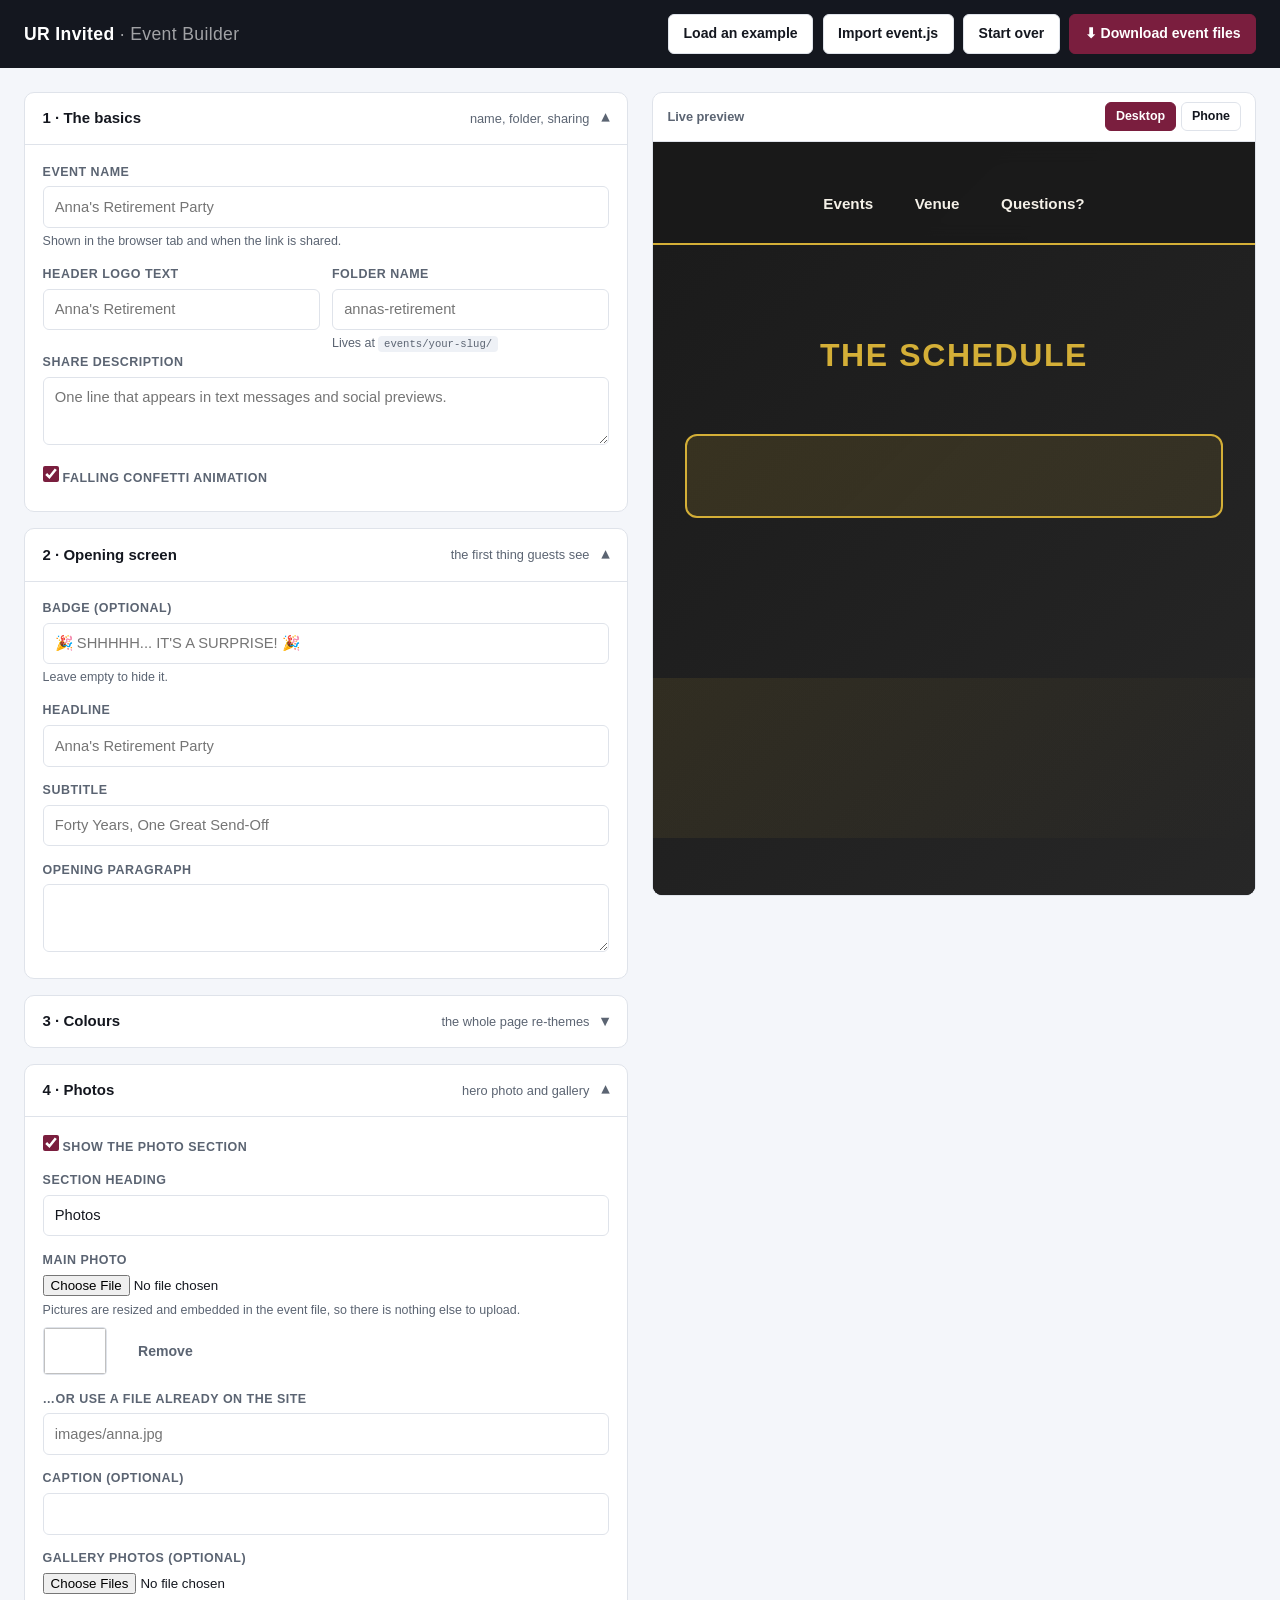
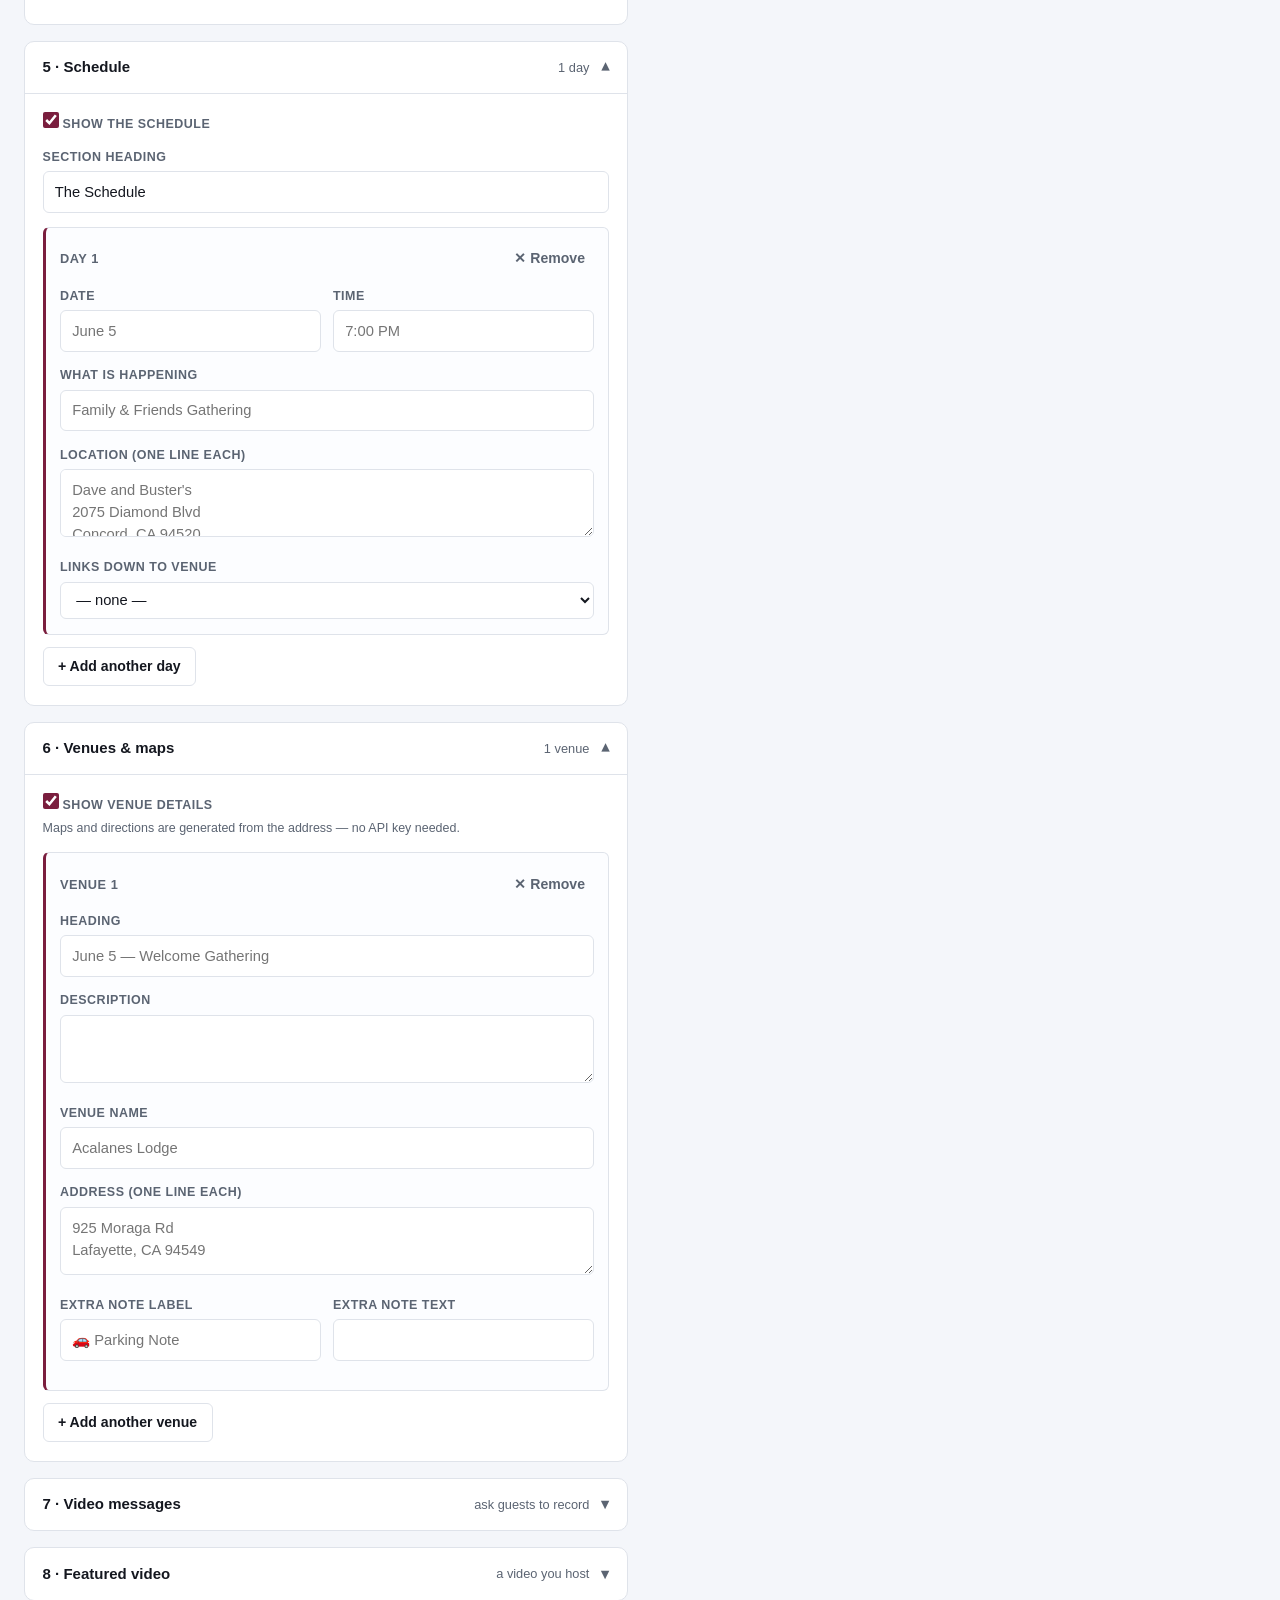
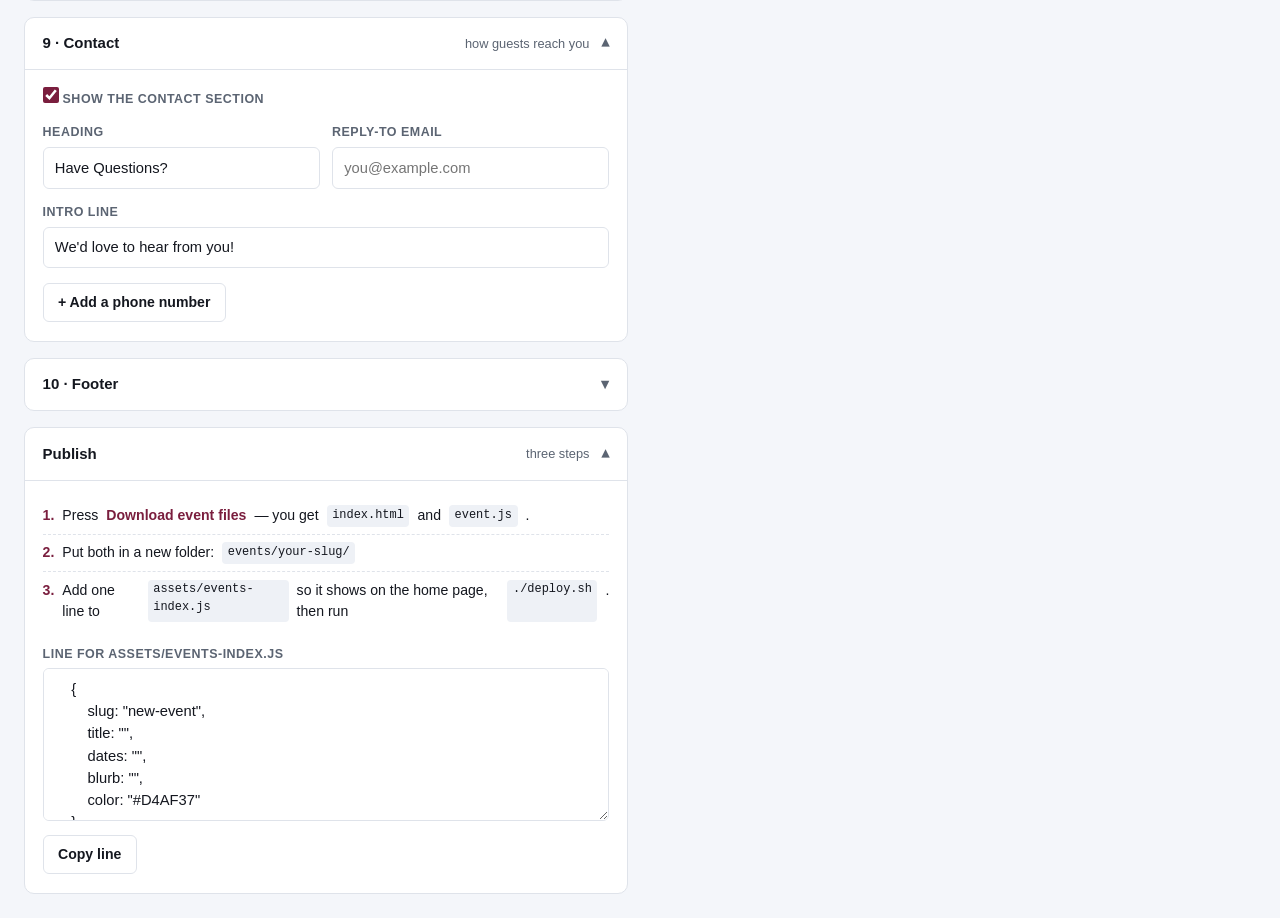
==== builder.html @ 82e22f04 "Turn the site into a reusable event template The site was a single hand-written page for Phil McAlli" ====
<!DOCTYPE html>
<html lang="en">
<head>
<meta charset="UTF-8">
<meta name="viewport" content="width=device-width, initial-scale=1.0">
<title>UR Invited — Event Builder</title>
<meta name="description" content="Create a new UR Invited event page in a few minutes.">
<link rel="icon" href="public/favicon.ico" sizes="any">
<link rel="icon" type="image/svg+xml" href="public/favicon.svg">
<style>
    * { margin: 0; padding: 0; box-sizing: border-box; }

    :root {
        --ink: #14171f;
        --ink-soft: #5b6472;
        --line: #dfe3ea;
        --panel: #ffffff;
        --page: #f4f6fa;
        --brand: #7A1E3E;
        --brand-soft: #fbeef3;
        --ok: #1f7a4d;
    }

    body {
        font-family: -apple-system, BlinkMacSystemFont, 'Segoe UI', Roboto, Helvetica, Arial, sans-serif;
        background: var(--page);
        color: var(--ink);
        line-height: 1.5;
        font-size: 15px;
    }

    .topbar {
        background: var(--ink);
        color: #fff;
        padding: 0.9rem 1.5rem;
        display: flex;
        align-items: center;
        justify-content: space-between;
        gap: 1rem;
        flex-wrap: wrap;
        position: sticky;
        top: 0;
        z-index: 20;
    }

    .topbar h1 { font-size: 1.1rem; letter-spacing: 0.02em; }
    .topbar h1 span { opacity: 0.6; font-weight: 400; }
    .topbar a { color: #fff; opacity: 0.75; font-size: 0.85rem; }
    .topbar-actions { display: flex; gap: 0.6rem; flex-wrap: wrap; align-items: center; }

    .layout {
        display: grid;
        grid-template-columns: minmax(0, 1fr) minmax(0, 1fr);
        gap: 1.5rem;
        padding: 1.5rem;
        max-width: 1700px;
        margin: 0 auto;
        align-items: start;
    }

    .form-column { display: flex; flex-direction: column; gap: 1rem; min-width: 0; }

    details.card {
        background: var(--panel);
        border: 1px solid var(--line);
        border-radius: 10px;
        overflow: hidden;
    }

    details.card > summary {
        cursor: pointer;
        padding: 0.9rem 1.1rem;
        font-weight: 600;
        list-style: none;
        display: flex;
        align-items: center;
        justify-content: space-between;
        gap: 0.75rem;
    }

    details.card > summary::-webkit-details-marker { display: none; }
    details.card > summary::after { content: '▾'; color: var(--ink-soft); transition: transform 0.2s; }
    details.card[open] > summary::after { transform: rotate(180deg); }
    details.card > summary:hover { background: var(--brand-soft); }
    .summary-hint { font-weight: 400; font-size: 0.8rem; color: var(--ink-soft); margin-left: auto; }

    .card-body { padding: 0 1.1rem 1.2rem; border-top: 1px solid var(--line); padding-top: 1.1rem; }

    .field { margin-bottom: 0.9rem; }
    .field:last-child { margin-bottom: 0; }

    .field label {
        display: block;
        font-size: 0.78rem;
        font-weight: 600;
        text-transform: uppercase;
        letter-spacing: 0.04em;
        color: var(--ink-soft);
        margin-bottom: 0.3rem;
    }

    .field .hint { font-size: 0.78rem; color: var(--ink-soft); margin-top: 0.25rem; font-weight: 400; text-transform: none; letter-spacing: 0; }

    input[type="text"], input[type="email"], input[type="url"], textarea, select {
        width: 100%;
        padding: 0.55rem 0.7rem;
        border: 1px solid var(--line);
        border-radius: 6px;
        font: inherit;
        font-size: 0.92rem;
        background: #fff;
        color: var(--ink);
    }

    input:focus, textarea:focus, select:focus {
        outline: none;
        border-color: var(--brand);
        box-shadow: 0 0 0 3px rgba(122, 30, 62, 0.12);
    }

    textarea { resize: vertical; min-height: 68px; }

    .row { display: grid; grid-template-columns: 1fr 1fr; gap: 0.75rem; }
    .row-3 { display: grid; grid-template-columns: 1fr 1fr 1fr; gap: 0.75rem; }

    .toggle { display: flex; align-items: center; gap: 0.5rem; font-size: 0.9rem; font-weight: 500; }
    .toggle input { width: 16px; height: 16px; accent-color: var(--brand); }

    button {
        font: inherit;
        font-size: 0.88rem;
        font-weight: 600;
        border: 1px solid var(--line);
        background: #fff;
        color: var(--ink);
        border-radius: 6px;
        padding: 0.5rem 0.9rem;
        cursor: pointer;
        transition: all 0.15s;
    }

    button:hover { border-color: var(--brand); color: var(--brand); }
    button.primary { background: var(--brand); border-color: var(--brand); color: #fff; }
    button.primary:hover { background: #5f1730; color: #fff; }
    button.ghost { background: transparent; border-color: transparent; color: var(--ink-soft); padding: 0.3rem 0.5rem; }
    button.ghost:hover { color: #b3261e; border-color: transparent; }

    .repeat-item {
        border: 1px solid var(--line);
        border-left: 3px solid var(--brand);
        border-radius: 6px;
        padding: 0.9rem;
        margin-bottom: 0.75rem;
        background: #fcfdff;
    }

    .repeat-head {
        display: flex;
        justify-content: space-between;
        align-items: center;
        margin-bottom: 0.7rem;
        font-size: 0.8rem;
        font-weight: 700;
        text-transform: uppercase;
        letter-spacing: 0.04em;
        color: var(--ink-soft);
    }

    .swatches { display: grid; grid-template-columns: repeat(3, 1fr); gap: 0.75rem; }
    .swatch label { font-size: 0.72rem; }
    .swatch input[type="color"] {
        width: 100%;
        height: 38px;
        border: 1px solid var(--line);
        border-radius: 6px;
        padding: 2px;
        background: #fff;
        cursor: pointer;
    }

    .presets { display: flex; gap: 0.5rem; flex-wrap: wrap; margin-bottom: 0.9rem; }
    .preset {
        display: flex;
        align-items: center;
        gap: 0.4rem;
        padding: 0.35rem 0.7rem;
        font-size: 0.82rem;
    }
    .preset i { width: 14px; height: 14px; border-radius: 50%; display: inline-block; }

    .preview-column { position: sticky; top: 4.2rem; min-width: 0; }

    .preview-frame {
        background: var(--panel);
        border: 1px solid var(--line);
        border-radius: 10px;
        overflow: hidden;
        display: flex;
        flex-direction: column;
        height: calc(100vh - 6rem);
    }

    .preview-bar {
        display: flex;
        align-items: center;
        justify-content: space-between;
        gap: 0.75rem;
        padding: 0.6rem 0.9rem;
        border-bottom: 1px solid var(--line);
        font-size: 0.8rem;
        color: var(--ink-soft);
        font-weight: 600;
    }

    .preview-bar .widths { display: flex; gap: 0.35rem; }
    .preview-bar button { padding: 0.25rem 0.6rem; font-size: 0.78rem; }
    .preview-bar button[aria-pressed="true"] { background: var(--brand); color: #fff; border-color: var(--brand); }

    .preview-stage { flex: 1; overflow: auto; background: #22252c; display: flex; justify-content: center; }
    #preview { border: 0; background: #1a1a1a; width: 100%; height: 100%; transition: width 0.2s; }

    .export-list { list-style: none; font-size: 0.88rem; }
    .export-list li { padding: 0.45rem 0; border-bottom: 1px dashed var(--line); display: flex; gap: 0.5rem; }
    .export-list li:last-child { border-bottom: 0; }
    .export-list b { color: var(--brand); }

    code {
        background: #eef1f6;
        padding: 0.12rem 0.35rem;
        border-radius: 4px;
        font-family: ui-monospace, SFMono-Regular, Menlo, Consolas, monospace;
        font-size: 0.85em;
    }

    .status {
        font-size: 0.82rem;
        color: var(--ok);
        font-weight: 600;
        min-height: 1.2em;
    }

    .thumb {
        display: flex;
        align-items: center;
        gap: 0.7rem;
        margin-top: 0.5rem;
        font-size: 0.8rem;
        color: var(--ink-soft);
    }
    .thumb img { width: 64px; height: 48px; object-fit: cover; border-radius: 4px; border: 1px solid var(--line); }

    .gallery-thumbs { display: flex; flex-wrap: wrap; gap: 0.5rem; margin-top: 0.6rem; }
    .gallery-thumbs figure { position: relative; }
    .gallery-thumbs img { width: 70px; height: 52px; object-fit: cover; border-radius: 4px; border: 1px solid var(--line); display: block; }
    .gallery-thumbs button {
        position: absolute; top: -6px; right: -6px;
        width: 20px; height: 20px; padding: 0; line-height: 1;
        border-radius: 50%; background: #fff; font-size: 0.7rem;
    }

    @media (max-width: 1100px) {
        .layout { grid-template-columns: 1fr; }
        .preview-column { position: static; }
        .preview-frame { height: 70vh; }
    }
</style>
</head>
<body>

<div class="topbar">
    <h1>UR Invited <span>· Event Builder</span></h1>
    <div class="topbar-actions">
        <span class="status" id="status"></span>
        <button type="button" id="load-phil">Load an example</button>
        <button type="button" id="import">Import event.js</button>
        <button type="button" id="reset">Start over</button>
        <button type="button" class="primary" id="download-all">⬇ Download event files</button>
    </div>
</div>

<div class="layout">
    <div class="form-column">

        <details class="card" open>
            <summary>1 · The basics <span class="summary-hint">name, folder, sharing</span></summary>
            <div class="card-body">
                <div class="field">
                    <label for="f-title">Event name</label>
                    <input type="text" id="f-title" data-path="title" placeholder="Anna's Retirement Party">
                    <p class="hint">Shown in the browser tab and when the link is shared.</p>
                </div>
                <div class="row">
                    <div class="field">
                        <label for="f-logo">Header logo text</label>
                        <input type="text" id="f-logo" data-path="logo" placeholder="Anna's Retirement">
                    </div>
                    <div class="field">
                        <label for="f-slug">Folder name</label>
                        <input type="text" id="f-slug" data-path="slug" placeholder="annas-retirement">
                        <p class="hint">Lives at <code>events/<span id="slug-echo">your-slug</span>/</code></p>
                    </div>
                </div>
                <div class="field">
                    <label for="f-desc">Share description</label>
                    <textarea id="f-desc" data-path="meta.description" placeholder="One line that appears in text messages and social previews."></textarea>
                </div>
                <div class="field">
                    <label class="toggle"><input type="checkbox" data-path="confetti" data-type="bool"> Falling confetti animation</label>
                </div>
            </div>
        </details>

        <details class="card" open>
            <summary>2 · Opening screen <span class="summary-hint">the first thing guests see</span></summary>
            <div class="card-body">
                <div class="field">
                    <label for="f-badge">Badge (optional)</label>
                    <input type="text" id="f-badge" data-path="hero.badge" placeholder="🎉 SHHHHH... IT'S A SURPRISE! 🎉">
                    <p class="hint">Leave empty to hide it.</p>
                </div>
                <div class="field">
                    <label for="f-hero-title">Headline</label>
                    <input type="text" id="f-hero-title" data-path="hero.title" placeholder="Anna's Retirement Party">
                </div>
                <div class="field">
                    <label for="f-hero-sub">Subtitle</label>
                    <input type="text" id="f-hero-sub" data-path="hero.subtitle" placeholder="Forty Years, One Great Send-Off">
                </div>
                <div class="field">
                    <label for="f-hero-tag">Opening paragraph</label>
                    <textarea id="f-hero-tag" data-path="hero.tagline"></textarea>
                </div>
            </div>
        </details>

        <details class="card">
            <summary>3 · Colours <span class="summary-hint">the whole page re-themes</span></summary>
            <div class="card-body">
                <div class="presets" id="presets"></div>
                <div class="swatches">
                    <div class="swatch field"><label for="c-primary">Primary</label><input type="color" id="c-primary" data-path="theme.primary"></div>
                    <div class="swatch field"><label for="c-light">Primary light</label><input type="color" id="c-light" data-path="theme.primaryLight"></div>
                    <div class="swatch field"><label for="c-accent">Accent</label><input type="color" id="c-accent" data-path="theme.accent"></div>
                    <div class="swatch field"><label for="c-dark">Background</label><input type="color" id="c-dark" data-path="theme.dark"></div>
                    <div class="swatch field"><label for="c-dark2">Background 2</label><input type="color" id="c-dark2" data-path="theme.dark2"></div>
                    <div class="swatch field"><label for="c-cream">Text</label><input type="color" id="c-cream" data-path="theme.cream"></div>
                </div>
            </div>
        </details>

        <details class="card" open>
            <summary>4 · Photos <span class="summary-hint">hero photo and gallery</span></summary>
            <div class="card-body">
                <div class="field">
                    <label class="toggle"><input type="checkbox" data-path="photo.enabled" data-type="bool"> Show the photo section</label>
                </div>
                <div class="field">
                    <label for="f-photo-title">Section heading</label>
                    <input type="text" id="f-photo-title" data-path="photo.title" placeholder="Photos">
                </div>
                <div class="field">
                    <label for="f-photo-file">Main photo</label>
                    <input type="file" id="f-photo-file" accept="image/*">
                    <p class="hint">Pictures are resized and embedded in the event file, so there is nothing else to upload.</p>
                    <div class="thumb" id="photo-thumb" hidden><img alt="" id="photo-thumb-img"><span id="photo-thumb-meta"></span><button type="button" class="ghost" id="photo-clear">Remove</button></div>
                </div>
                <div class="field">
                    <label for="f-photo-path">…or use a file already on the site</label>
                    <input type="text" id="f-photo-path" placeholder="images/anna.jpg">
                </div>
                <div class="field">
                    <label for="f-photo-caption">Caption (optional)</label>
                    <input type="text" id="f-photo-caption" data-path="photo.caption">
                </div>
                <div class="field">
                    <label for="f-gallery-files">Gallery photos (optional)</label>
                    <input type="file" id="f-gallery-files" accept="image/*" multiple>
                    <div class="gallery-thumbs" id="gallery-thumbs"></div>
                </div>
            </div>
        </details>

        <details class="card" open>
            <summary>5 · Schedule <span class="summary-hint" id="hint-schedule"></span></summary>
            <div class="card-body">
                <div class="field">
                    <label class="toggle"><input type="checkbox" data-path="schedule.enabled" data-type="bool"> Show the schedule</label>
                </div>
                <div class="field">
                    <label for="f-sched-title">Section heading</label>
                    <input type="text" id="f-sched-title" data-path="schedule.title" placeholder="Celebration Weekend">
                </div>
                <div id="schedule-list"></div>
                <button type="button" id="add-schedule">+ Add another day</button>
            </div>
        </details>

        <details class="card" open>
            <summary>6 · Venues &amp; maps <span class="summary-hint" id="hint-venues"></span></summary>
            <div class="card-body">
                <div class="field">
                    <label class="toggle"><input type="checkbox" data-path="venues.enabled" data-type="bool"> Show venue details</label>
                    <p class="hint">Maps and directions are generated from the address — no API key needed.</p>
                </div>
                <div id="venue-list"></div>
                <button type="button" id="add-venue">+ Add another venue</button>
            </div>
        </details>

        <details class="card">
            <summary>7 · Video messages <span class="summary-hint">ask guests to record</span></summary>
            <div class="card-body">
                <div class="field">
                    <label class="toggle"><input type="checkbox" data-path="videoTribute.enabled" data-type="bool"> Invite guests to record a video</label>
                </div>
                <div class="field">
                    <label for="f-vt-badge">Deadline badge</label>
                    <input type="text" id="f-vt-badge" data-path="videoTribute.badge" placeholder="🙏 PLEASE SUBMIT BY FRI, MAY 1">
                </div>
                <div class="row">
                    <div class="field">
                        <label for="f-vt-heading">Heading</label>
                        <input type="text" id="f-vt-heading" data-path="videoTribute.heading">
                    </div>
                    <div class="field">
                        <label for="f-vt-sub">Subheading</label>
                        <input type="text" id="f-vt-sub" data-path="videoTribute.subheading">
                    </div>
                </div>
                <div class="field">
                    <label for="f-vt-intro">Intro paragraph</label>
                    <textarea id="f-vt-intro" data-path="videoTribute.intro"></textarea>
                </div>
                <div class="field">
                    <label for="f-vt-url">Recorder link</label>
                    <input type="url" id="f-vt-url" data-path="videoTribute.embedUrl" placeholder="https://app.memento.com/.../record">
                    <p class="hint">Opens in a pop-up on the page. Leave empty to hide the button.</p>
                </div>
                <div class="row">
                    <div class="field">
                        <label for="f-vt-button">Button label</label>
                        <input type="text" id="f-vt-button" data-path="videoTribute.buttonLabel">
                    </div>
                    <div class="field">
                        <label for="f-vt-note">Button note</label>
                        <input type="text" id="f-vt-note" data-path="videoTribute.buttonNote">
                    </div>
                </div>
                <div class="field">
                    <label for="f-vt-tips">Tips (one per line)</label>
                    <textarea id="f-vt-tips" data-path="videoTribute.tips" data-type="lines"></textarea>
                </div>
            </div>
        </details>

        <details class="card">
            <summary>8 · Featured video <span class="summary-hint">a video you host</span></summary>
            <div class="card-body">
                <div class="field">
                    <label class="toggle"><input type="checkbox" data-path="featuredVideo.enabled" data-type="bool"> Show a video near the top</label>
                </div>
                <div class="field">
                    <label for="f-fv-src">Video file path</label>
                    <input type="text" id="f-fv-src" data-path="featuredVideo.src" placeholder="chip-video.mp4">
                    <p class="hint">Put the file in the site root and name it here.</p>
                </div>
                <div class="field">
                    <label for="f-fv-notice">Banner under the video</label>
                    <input type="text" id="f-fv-notice" data-path="featuredVideo.notice">
                </div>
            </div>
        </details>

        <details class="card" open>
            <summary>9 · Contact <span class="summary-hint">how guests reach you</span></summary>
            <div class="card-body">
                <div class="field">
                    <label class="toggle"><input type="checkbox" data-path="contact.enabled" data-type="bool"> Show the contact section</label>
                </div>
                <div class="row">
                    <div class="field">
                        <label for="f-contact-heading">Heading</label>
                        <input type="text" id="f-contact-heading" data-path="contact.heading">
                    </div>
                    <div class="field">
                        <label for="f-contact-email">Reply-to email</label>
                        <input type="email" id="f-contact-email" data-path="contact.form.email" placeholder="you@example.com">
                    </div>
                </div>
                <div class="field">
                    <label for="f-contact-intro">Intro line</label>
                    <input type="text" id="f-contact-intro" data-path="contact.intro">
                </div>
                <div id="phone-list"></div>
                <button type="button" id="add-phone">+ Add a phone number</button>
            </div>
        </details>

        <details class="card">
            <summary>10 · Footer</summary>
            <div class="card-body">
                <div class="row-3">
                    <div class="field">
                        <label for="f-foot-title">Title</label>
                        <input type="text" id="f-foot-title" data-path="footer.title">
                    </div>
                    <div class="field">
                        <label for="f-foot-sub">Date line</label>
                        <input type="text" id="f-foot-sub" data-path="footer.subtitle">
                    </div>
                    <div class="field">
                        <label for="f-foot-tag">Closing line</label>
                        <input type="text" id="f-foot-tag" data-path="footer.tagline">
                    </div>
                </div>
            </div>
        </details>

        <details class="card" open>
            <summary>Publish <span class="summary-hint">three steps</span></summary>
            <div class="card-body">
                <ul class="export-list">
                    <li><b>1.</b> Press <b>Download event files</b> — you get <code>index.html</code> and <code>event.js</code>.</li>
                    <li><b>2.</b> Put both in a new folder: <code>events/<span class="slug-echo">your-slug</span>/</code></li>
                    <li><b>3.</b> Add one line to <code>assets/events-index.js</code> so it shows on the home page, then run <code>./deploy.sh</code>.</li>
                </ul>
                <div class="field" style="margin-top:1rem">
                    <label for="f-index-snippet">Line for assets/events-index.js</label>
                    <textarea id="f-index-snippet" readonly rows="6"></textarea>
                    <button type="button" id="copy-snippet" style="margin-top:0.5rem">Copy line</button>
                </div>
            </div>
        </details>
    </div>

    <div class="preview-column">
        <div class="preview-frame">
            <div class="preview-bar">
                <span>Live preview</span>
                <div class="widths">
                    <button type="button" data-width="100%" aria-pressed="true">Desktop</button>
                    <button type="button" data-width="420px" aria-pressed="false">Phone</button>
                </div>
            </div>
            <div class="preview-stage"><iframe id="preview" title="Live preview of the event page"></iframe></div>
        </div>
    </div>
</div>

<script>
(function () {
    'use strict';

    var DRAFT_KEY = 'urinvited.builder.draft.v1';
    var MAX_IMAGE_EDGE = 1600;

    var PRESETS = [
        { name: 'Classic gold', theme: { primary: '#D4AF37', primaryLight: '#E8D5A8', accent: '#B8860B', dark: '#1a1a1a', dark2: '#2a2a2a', cream: '#F5F1E8' } },
        { name: 'Garden',       theme: { primary: '#8FBF7F', primaryLight: '#D6E8CE', accent: '#4F7A43', dark: '#16211a', dark2: '#22302a', cream: '#F2F6EF' } },
        { name: 'Rose',         theme: { primary: '#E8879C', primaryLight: '#F7CFD8', accent: '#B04A63', dark: '#221419', dark2: '#31202a', cream: '#FBF2F4' } },
        { name: 'Midnight',     theme: { primary: '#7FB3FF', primaryLight: '#CFE1FF', accent: '#3C6FC4', dark: '#101625', dark2: '#1b2437', cream: '#EEF3FB' } },
        { name: 'Sunset',       theme: { primary: '#F2994A', primaryLight: '#FAD9B6', accent: '#C4611F', dark: '#1e1610', dark2: '#2d2118', cream: '#FBF4EC' } }
    ];

    function blank() {
        return {
            slug: '',
            title: '',
            logo: '',
            theme: Object.assign({}, PRESETS[0].theme),
            confetti: true,
            meta: { description: '', ogImage: 'public/og-image.png', themeColor: '#1a1a1a' },
            hero: { badge: '', title: '', subtitle: '', tagline: '' },
            featuredVideo: { enabled: false, src: '', notice: '' },
            photo: { enabled: true, navLabel: 'Photos', title: 'Photos', image: '', alt: '', caption: '', gallery: [] },
            schedule: { enabled: true, navLabel: 'Events', title: 'The Schedule', items: [newScheduleItem()] },
            videoTribute: {
                enabled: false, navLabel: '📹 Videos', badge: '', heading: '🎥 Share Your Video Message!',
                subheading: '', intro: '', buttonLabel: '▶️ CREATE YOUR VIDEO NOW', buttonNote: '',
                embedUrl: '', tipsTitle: 'Quick Tips:', tips: []
            },
            venues: { enabled: true, navLabel: 'Venue', items: [newVenue(1)] },
            contact: {
                enabled: true, navLabel: 'Questions?', heading: 'Have Questions?',
                intro: "We'd love to hear from you!", phones: [],
                form: { enabled: true, email: '', subject: '', greeting: 'Hello,' }
            },
            footer: { title: '', subtitle: '', tagline: '' }
        };
    }

    function newScheduleItem() {
        return { date: '', time: '', title: '', locationLines: [], venueId: '' };
    }

    function newVenue(n) {
        return {
            id: 'venue-' + (n || (Date.now() % 10000)),
            heading: '', description: '', name: '', addressLines: [], notes: []
        };
    }

    var state = blank();

    /* ---------- path helpers ---------- */

    function get(path) {
        return path.split('.').reduce(function (node, key) {
            return (node === undefined || node === null) ? undefined : node[key];
        }, state);
    }

    function set(path, value) {
        var keys = path.split('.');
        var last = keys.pop();
        var node = keys.reduce(function (acc, key) {
            if (typeof acc[key] !== 'object' || acc[key] === null) acc[key] = {};
            return acc[key];
        }, state);
        node[last] = value;
    }

    function slugify(text) {
        return String(text || '').toLowerCase().trim()
            .replace(/['’]/g, '')
            .replace(/[^a-z0-9]+/g, '-')
            .replace(/^-+|-+$/g, '')
            .slice(0, 60);
    }

    function splitLines(text) {
        return String(text || '').split('\n').map(function (line) { return line.trim(); }).filter(Boolean);
    }

    /* ---------- simple field binding ---------- */

    var boundInputs = [];

    function bindInputs() {
        boundInputs = Array.prototype.slice.call(document.querySelectorAll('[data-path]'));
        boundInputs.forEach(function (input) {
            var path = input.getAttribute('data-path');
            var type = input.getAttribute('data-type');
            var eventName = (input.type === 'checkbox' || input.type === 'color') ? 'change' : 'input';

            input.addEventListener(eventName, function () {
                if (type === 'bool') set(path, input.checked);
                else if (type === 'lines') set(path, splitLines(input.value));
                else set(path, input.value);
                onChange();
            });
            if (input.type === 'color') {
                input.addEventListener('input', function () {
                    set(path, input.value);
                    onChange();
                });
            }
        });
    }

    function syncInputs() {
        boundInputs.forEach(function (input) {
            var value = get(input.getAttribute('data-path'));
            var type = input.getAttribute('data-type');
            if (type === 'bool') input.checked = !!value;
            else if (type === 'lines') input.value = (value || []).join('\n');
            else input.value = value === undefined || value === null ? '' : value;
        });
    }

    /* ---------- repeaters ---------- */

    function field(labelText, value, oninput, placeholder, multiline) {
        var wrap = document.createElement('div');
        wrap.className = 'field';
        var label = document.createElement('label');
        label.textContent = labelText;
        var input = document.createElement(multiline ? 'textarea' : 'input');
        if (!multiline) input.type = 'text';
        input.value = value || '';
        if (placeholder) input.placeholder = placeholder;
        input.addEventListener('input', function () { oninput(input.value); onChange(); });
        wrap.appendChild(label);
        wrap.appendChild(input);
        return wrap;
    }

    function repeatItem(titleText, onRemove) {
        var box = document.createElement('div');
        box.className = 'repeat-item';
        var head = document.createElement('div');
        head.className = 'repeat-head';
        var name = document.createElement('span');
        name.textContent = titleText;
        var remove = document.createElement('button');
        remove.type = 'button';
        remove.className = 'ghost';
        remove.textContent = '✕ Remove';
        remove.addEventListener('click', onRemove);
        head.appendChild(name);
        head.appendChild(remove);
        box.appendChild(head);
        return box;
    }

    function renderSchedule() {
        var host = document.getElementById('schedule-list');
        host.innerHTML = '';
        state.schedule.items.forEach(function (item, index) {
            var box = repeatItem('Day ' + (index + 1), function () {
                state.schedule.items.splice(index, 1);
                renderSchedule();
                onChange();
            });

            var row = document.createElement('div');
            row.className = 'row';
            row.appendChild(field('Date', item.date, function (v) { item.date = v; }, 'June 5'));
            row.appendChild(field('Time', item.time, function (v) { item.time = v; }, '7:00 PM'));
            box.appendChild(row);

            box.appendChild(field('What is happening', item.title, function (v) { item.title = v; }, 'Family & Friends Gathering'));
            box.appendChild(field('Location (one line each)', (item.locationLines || []).join('\n'),
                function (v) { item.locationLines = splitLines(v); }, "Dave and Buster's\n2075 Diamond Blvd\nConcord, CA 94520", true));

            var linkWrap = document.createElement('div');
            linkWrap.className = 'field';
            var linkLabel = document.createElement('label');
            linkLabel.textContent = 'Links down to venue';
            var select = document.createElement('select');
            var none = document.createElement('option');
            none.value = '';
            none.textContent = '— none —';
            select.appendChild(none);
            state.venues.items.forEach(function (venue, venueIndex) {
                var option = document.createElement('option');
                option.value = venue.id;
                option.textContent = venue.heading || venue.name || ('Venue ' + (venueIndex + 1));
                select.appendChild(option);
            });
            select.value = item.venueId || '';
            select.addEventListener('change', function () { item.venueId = select.value; onChange(); });
            linkWrap.appendChild(linkLabel);
            linkWrap.appendChild(select);
            box.appendChild(linkWrap);

            host.appendChild(box);
        });
        document.getElementById('hint-schedule').textContent =
            state.schedule.items.length + (state.schedule.items.length === 1 ? ' day' : ' days');
    }

    function renderVenues() {
        var host = document.getElementById('venue-list');
        host.innerHTML = '';
        state.venues.items.forEach(function (venue, index) {
            var box = repeatItem('Venue ' + (index + 1), function () {
                state.venues.items.splice(index, 1);
                renderVenues();
                renderSchedule();
                onChange();
            });

            box.appendChild(field('Heading', venue.heading, function (v) { venue.heading = v; }, 'June 5 — Welcome Gathering'));
            box.appendChild(field('Description', venue.description, function (v) { venue.description = v; }, '', true));
            box.appendChild(field('Venue name', venue.name, function (v) { venue.name = v; }, 'Acalanes Lodge'));
            box.appendChild(field('Address (one line each)', (venue.addressLines || []).join('\n'),
                function (v) { venue.addressLines = splitLines(v); }, '925 Moraga Rd\nLafayette, CA 94549', true));

            var note = (venue.notes && venue.notes[0]) || { label: '', text: '' };
            function saveNote() {
                venue.notes = (note.label || note.text) ? [note] : [];
            }
            var noteRow = document.createElement('div');
            noteRow.className = 'row';
            noteRow.appendChild(field('Extra note label', note.label, function (v) { note.label = v; saveNote(); }, '🚗 Parking Note'));
            noteRow.appendChild(field('Extra note text', note.text, function (v) { note.text = v; saveNote(); }, ''));
            box.appendChild(noteRow);

            host.appendChild(box);
        });
        document.getElementById('hint-venues').textContent =
            state.venues.items.length + (state.venues.items.length === 1 ? ' venue' : ' venues');
    }

    function renderPhones() {
        var host = document.getElementById('phone-list');
        host.innerHTML = '';
        state.contact.phones.forEach(function (phone, index) {
            var box = repeatItem('Contact ' + (index + 1), function () {
                state.contact.phones.splice(index, 1);
                renderPhones();
                onChange();
            });
            var row = document.createElement('div');
            row.className = 'row';
            row.appendChild(field('Label', phone.label, function (v) { phone.label = v; }, 'Contact Chip'));
            row.appendChild(field('Number', phone.number, function (v) { phone.number = v; }, '(555) 123-4567'));
            box.appendChild(row);
            host.appendChild(box);
        });
    }

    /* ---------- images ---------- */

    function readImage(file, done) {
        var reader = new FileReader();
        reader.onload = function () {
            var image = new Image();
            image.onload = function () {
                var scale = Math.min(1, MAX_IMAGE_EDGE / Math.max(image.width, image.height));
                var canvas = document.createElement('canvas');
                canvas.width = Math.round(image.width * scale);
                canvas.height = Math.round(image.height * scale);
                canvas.getContext('2d').drawImage(image, 0, 0, canvas.width, canvas.height);
                // PNGs with transparency would lose it as JPEG, so keep those as-is.
                var type = /png$/i.test(file.type) ? 'image/png' : 'image/jpeg';
                done(canvas.toDataURL(type, 0.82));
            };
            image.onerror = function () { done(reader.result); };
            image.src = reader.result;
        };
        reader.readAsDataURL(file);
    }

    function humanSize(dataUri) {
        var bytes = Math.round((dataUri.length - (dataUri.indexOf(',') + 1)) * 0.75);
        return bytes > 1048576 ? (bytes / 1048576).toFixed(1) + ' MB' : Math.round(bytes / 1024) + ' KB';
    }

    function renderPhotoThumb() {
        var wrap = document.getElementById('photo-thumb');
        var image = state.photo.image;
        if (image && image.indexOf('data:') === 0) {
            wrap.hidden = false;
            document.getElementById('photo-thumb-img').src = image;
            document.getElementById('photo-thumb-meta').textContent = 'Embedded · ' + humanSize(image);
        } else {
            wrap.hidden = true;
        }
        document.getElementById('f-photo-path').value =
            (image && image.indexOf('data:') !== 0) ? image : '';
    }

    function renderGalleryThumbs() {
        var host = document.getElementById('gallery-thumbs');
        host.innerHTML = '';
        state.photo.gallery.forEach(function (item, index) {
            var figure = document.createElement('figure');
            var img = document.createElement('img');
            img.src = item.src;
            img.alt = item.alt || '';
            var remove = document.createElement('button');
            remove.type = 'button';
            remove.textContent = '✕';
            remove.title = 'Remove';
            remove.addEventListener('click', function () {
                state.photo.gallery.splice(index, 1);
                renderGalleryThumbs();
                onChange();
            });
            figure.appendChild(img);
            figure.appendChild(remove);
            host.appendChild(figure);
        });
    }

    /* ---------- output ---------- */

    function cleanConfig() {
        var out = JSON.parse(JSON.stringify(state));
        out.slug = out.slug || slugify(out.title) || 'new-event';
        out.logo = out.logo || out.title;
        out.footer.title = out.footer.title || out.title;
        out.photo.alt = out.photo.alt || out.title;
        if (!out.contact.form.subject) out.contact.form.subject = 'Question about ' + (out.title || 'your event');
        if (!out.contact.form.email) out.contact.form.enabled = false;
        return out;
    }

    function configFileText() {
        var config = cleanConfig();
        return '/* ' + (config.title || 'UR Invited event') + '\n' +
               '   Generated by builder.html — edit here or reload it in the builder. */\n\n' +
               'window.URINVITED_EVENT = ' + JSON.stringify(config, null, 4) + ';\n';
    }

    var SHELL = [
        '<!DOCTYPE html>',
        '<html lang="en">',
        '<head>',
        '    <meta charset="UTF-8">',
        '    <meta name="viewport" content="width=device-width, initial-scale=1.0">',
        '    <title>UR Invited</title>',
        '    <link rel="preconnect" href="https://fonts.googleapis.com">',
        '    <link rel="preconnect" href="https://fonts.gstatic.com" crossorigin>',
        '    <link href="https://fonts.googleapis.com/css2?family=Poppins:wght@400;600;700&display=swap" rel="stylesheet">',
        '    <link rel="stylesheet" href="../../assets/event.css">',
        '</head>',
        '<body>',
        '    <div id="event-root"></div>',
        '    <noscript>',
        '        <div style="padding:4rem 2rem;text-align:center">',
        '            <h1>This invitation needs JavaScript</h1>',
        '            <p>Please enable JavaScript to see the event details.</p>',
        '        </div>',
        '    </noscript>',
        '    <script>window.URINVITED_BASE = \'../../\';<\/script>',
        '    <script src="event.js"><\/script>',
        '    <script src="../../assets/event.js"><\/script>',
        '</body>',
        '</html>',
        ''
    ].join('\n');

    function download(filename, text, mime) {
        var blob = new Blob([text], { type: (mime || 'text/plain') + ';charset=utf-8' });
        var url = URL.createObjectURL(blob);
        var link = document.createElement('a');
        link.href = url;
        link.download = filename;
        document.body.appendChild(link);
        link.click();
        document.body.removeChild(link);
        setTimeout(function () { URL.revokeObjectURL(url); }, 1000);
    }

    function indexSnippet() {
        var config = cleanConfig();
        return '    {\n' +
               '        slug: ' + JSON.stringify(config.slug) + ',\n' +
               '        title: ' + JSON.stringify(config.title) + ',\n' +
               '        dates: ' + JSON.stringify(config.footer.subtitle || '') + ',\n' +
               '        blurb: ' + JSON.stringify(config.meta.description || '') + ',\n' +
               '        color: ' + JSON.stringify(config.theme.primary) + '\n' +
               '    },';
    }

    /* ---------- preview ---------- */

    var previewTimer = null;

    function buildPreview() {
        var config = cleanConfig();
        config.confetti = false;  // rebuilding on every keystroke would rain forever
        // No webfont link here on purpose: this document is rebuilt on every
        // keystroke, and a slow or blocked font request holds up the scripts
        // behind it, leaving the preview blank. The published page loads Poppins.
        return [
            '<!DOCTYPE html><html lang="en"><head><meta charset="UTF-8">',
            '<meta name="viewport" content="width=device-width, initial-scale=1.0">',
            '<link rel="stylesheet" href="assets/event.css"></head><body>',
            '<div id="event-root"></div>',
            '<script>window.URINVITED_BASE="./";window.URINVITED_EVENT=',
            JSON.stringify(config),
            ';<\/script><script src="assets/event.js"><\/script></body></html>'
        ].join('');
    }

    function refreshPreview() {
        document.getElementById('preview').srcdoc = buildPreview();
    }

    /* ---------- change plumbing ---------- */

    var statusTimer = null;

    function flash(message) {
        var node = document.getElementById('status');
        node.textContent = message;
        clearTimeout(statusTimer);
        statusTimer = setTimeout(function () { node.textContent = ''; }, 2500);
    }

    function onChange() {
        var slug = state.slug || slugify(state.title) || 'your-slug';
        document.getElementById('slug-echo').textContent = slug;
        Array.prototype.forEach.call(document.querySelectorAll('.slug-echo'), function (node) {
            node.textContent = slug;
        });
        document.getElementById('f-index-snippet').value = indexSnippet();

        try {
            localStorage.setItem(DRAFT_KEY, JSON.stringify(state));
        } catch (error) {
            /* private browsing, or the images pushed the draft over quota */
        }

        clearTimeout(previewTimer);
        previewTimer = setTimeout(refreshPreview, 250);
    }

    function reloadEverything() {
        syncInputs();
        renderSchedule();
        renderVenues();
        renderPhones();
        renderPhotoThumb();
        renderGalleryThumbs();
        onChange();
    }

    /* ---------- wiring ---------- */

    function wire() {
        bindInputs();

        var presetHost = document.getElementById('presets');
        PRESETS.forEach(function (preset) {
            var button = document.createElement('button');
            button.type = 'button';
            button.className = 'preset';
            var dot = document.createElement('i');
            dot.style.background = preset.theme.primary;
            button.appendChild(dot);
            button.appendChild(document.createTextNode(preset.name));
            button.addEventListener('click', function () {
                state.theme = Object.assign({}, preset.theme);
                state.meta.themeColor = preset.theme.dark;
                syncInputs();
                onChange();
            });
            presetHost.appendChild(button);
        });

        document.getElementById('f-title').addEventListener('input', function () {
            // Keep the folder name in step with the title until it is edited directly.
            if (!document.getElementById('f-slug').dataset.touched) {
                state.slug = slugify(state.title);
                document.getElementById('f-slug').value = state.slug;
            }
            onChange();
        });
        document.getElementById('f-slug').addEventListener('input', function () {
            this.dataset.touched = '1';
        });

        document.getElementById('add-schedule').addEventListener('click', function () {
            state.schedule.items.push(newScheduleItem());
            renderSchedule();
            onChange();
        });
        document.getElementById('add-venue').addEventListener('click', function () {
            state.venues.items.push(newVenue(state.venues.items.length + 1));
            renderVenues();
            renderSchedule();
            onChange();
        });
        document.getElementById('add-phone').addEventListener('click', function () {
            state.contact.phones.push({ label: '', number: '' });
            renderPhones();
            onChange();
        });

        document.getElementById('f-photo-file').addEventListener('change', function () {
            var file = this.files && this.files[0];
            if (!file) return;
            readImage(file, function (dataUri) {
                state.photo.image = dataUri;
                renderPhotoThumb();
                onChange();
                flash('Photo added');
            });
            this.value = '';
        });
        document.getElementById('photo-clear').addEventListener('click', function () {
            state.photo.image = '';
            renderPhotoThumb();
            onChange();
        });
        document.getElementById('f-photo-path').addEventListener('input', function () {
            state.photo.image = this.value;
            onChange();
        });
        document.getElementById('f-gallery-files').addEventListener('change', function () {
            Array.prototype.forEach.call(this.files || [], function (file) {
                readImage(file, function (dataUri) {
                    state.photo.gallery.push({ src: dataUri, alt: '' });
                    renderGalleryThumbs();
                    onChange();
                });
            });
            this.value = '';
        });

        document.getElementById('download-all').addEventListener('click', function () {
            var slug = cleanConfig().slug;
            download('event.js', configFileText(), 'text/javascript');
            setTimeout(function () { download('index.html', SHELL, 'text/html'); }, 400);
            flash('Downloaded — drop both into events/' + slug + '/');
        });

        document.getElementById('copy-snippet').addEventListener('click', function () {
            var box = document.getElementById('f-index-snippet');
            box.select();
            try {
                document.execCommand('copy');
                flash('Copied');
            } catch (error) {
                flash('Select and copy manually');
            }
        });

        document.getElementById('reset').addEventListener('click', function () {
            if (!window.confirm('Clear this event and start over?')) return;
            state = blank();
            document.getElementById('f-slug').dataset.touched = '';
            reloadEverything();
        });

        document.getElementById('load-phil').addEventListener('click', function () {
            loadExternalConfig('events/phil-mcallister-90th/event.js');
        });

        document.getElementById('import').addEventListener('click', function () {
            var input = document.createElement('input');
            input.type = 'file';
            input.accept = '.js,.json,text/javascript,application/json';
            input.addEventListener('change', function () {
                var file = this.files && this.files[0];
                if (!file) return;
                var reader = new FileReader();
                reader.onload = function () {
                    try {
                        adopt(parseConfigText(reader.result));
                        flash('Loaded ' + file.name);
                    } catch (error) {
                        window.alert('Could not read that file as an event config.');
                    }
                };
                reader.readAsText(file);
            });
            input.click();
        });

        Array.prototype.forEach.call(document.querySelectorAll('[data-width]'), function (button) {
            button.addEventListener('click', function () {
                Array.prototype.forEach.call(document.querySelectorAll('[data-width]'), function (other) {
                    other.setAttribute('aria-pressed', String(other === button));
                });
                document.getElementById('preview').style.width = button.getAttribute('data-width');
            });
        });
    }

    // An event.js file is a single assignment, so the object literal can be
    // pulled out and evaluated on its own.
    function parseConfigText(text) {
        var start = text.indexOf('=');
        var body = start === -1 ? text : text.slice(start + 1);
        body = body.replace(/;\s*$/, '');
        /* jshint evil:true */
        return (new Function('return (' + body + ');'))();
    }

    function adopt(config) {
        var base = blank();
        Object.keys(config).forEach(function (key) {
            if (config[key] && typeof config[key] === 'object' && !Array.isArray(config[key])) {
                base[key] = Object.assign(base[key] || {}, config[key]);
            } else {
                base[key] = config[key];
            }
        });
        base.photo.gallery = base.photo.gallery || [];
        base.schedule.items = base.schedule.items || [];
        base.venues.items = base.venues.items || [];
        base.contact.phones = base.contact.phones || [];
        state = base;
        document.getElementById('f-slug').dataset.touched = '1';
        reloadEverything();
    }

    function loadExternalConfig(url) {
        var script = document.createElement('script');
        script.src = url;
        script.onload = function () {
            if (window.URINVITED_EVENT) {
                adopt(JSON.parse(JSON.stringify(window.URINVITED_EVENT)));
                flash('Example loaded');
            }
            script.remove();
        };
        script.onerror = function () {
            flash('Could not load the example');
            script.remove();
        };
        document.head.appendChild(script);
    }

    /* ---------- start ---------- */

    wire();

    var saved = null;
    try { saved = localStorage.getItem(DRAFT_KEY); } catch (error) { saved = null; }
    if (saved) {
        try {
            adopt(JSON.parse(saved));
            flash('Draft restored');
        } catch (error) {
            reloadEverything();
        }
    } else {
        reloadEverything();
    }
})();
</script>
</body>
</html>
---- assets/event.css ----
/* ==========================================================================
   UR Invited — shared event page stylesheet
   Every colour is driven by a CSS custom property so a whole event can be
   re-themed from its config file. Do not hard-code colours in here.
   --------------------------------------------------------------------------
   Themeable tokens (set by assets/event.js from EVENT.theme):
     --primary / --primary-rgb    headline + accent colour (default gold)
     --primary-light              lighter tint of the primary
     --accent                     gradient partner for the primary
     --dark / --dark-rgb          page background base
     --dark-2                     page background gradient partner
     --cream / --cream-rgb        body text colour
     --font-body --font-heading --font-ui
   ========================================================================== */

* {
    margin: 0;
    padding: 0;
    box-sizing: border-box;
}

:root {
    --primary: #D4AF37;
    --primary-rgb: 212, 175, 55;
    --primary-light: #E8D5A8;
    --accent: #B8860B;
    --dark: #1a1a1a;
    --dark-rgb: 26, 26, 26;
    --dark-2: #2a2a2a;
    --cream: #F5F1E8;
    --cream-rgb: 245, 241, 232;
    --font-body: Arial, Verdana, sans-serif;
    --font-heading: Arial, Verdana, sans-serif;
    --font-ui: 'Poppins', Arial, sans-serif;
}

html {
    scroll-behavior: smooth;
}

body {
    font-family: var(--font-body);
    background: linear-gradient(135deg, var(--dark) 0%, var(--dark-2) 100%);
    color: var(--cream);
    overflow-x: hidden;
    line-height: 1.9;
    font-size: 18px;
}

/* ---------- Confetti ---------- */

@keyframes confetti-fall {
    0%   { transform: translateY(-10px) rotateZ(0deg); opacity: 1; }
    100% { transform: translateY(100vh) rotateZ(720deg); opacity: 0; }
}

.confetti {
    position: fixed;
    width: 8px;
    height: 8px;
    background: var(--primary);
    pointer-events: none;
    z-index: 1;
    animation: confetti-fall linear forwards;
}

.confetti.primary { background: var(--primary); }
.confetti.cream   { background: var(--cream); }
.confetti.dark    { background: var(--dark); }

/* ---------- Header ---------- */

header {
    padding: 1.5rem 2rem;
    display: flex;
    justify-content: space-between;
    align-items: center;
    background: rgba(var(--dark-rgb), 0.8);
    backdrop-filter: blur(10px);
    border-bottom: 2px solid var(--primary);
    position: sticky;
    top: 0;
    z-index: 100;
}

.logo {
    font-family: var(--font-heading);
    font-size: 2rem;
    font-weight: 700;
    color: var(--primary);
    letter-spacing: 0.05em;
    text-transform: uppercase;
    text-decoration: none;
}

nav a {
    color: var(--cream);
    text-decoration: none;
    margin: 0 1.5rem;
    font-family: var(--font-ui);
    font-size: 0.95rem;
    font-weight: 600;
    transition: color 0.3s ease;
    position: relative;
}

nav a::after {
    content: '';
    position: absolute;
    bottom: -5px;
    left: 0;
    width: 0;
    height: 2px;
    background: var(--primary);
    transition: width 0.3s ease;
}

nav a:hover::after { width: 100%; }

/* ---------- Hero ---------- */

.hero {
    min-height: 100vh;
    display: flex;
    flex-direction: column;
    justify-content: center;
    align-items: center;
    text-align: center;
    padding: 2rem;
    position: relative;
    overflow: hidden;
}

.hero::before {
    content: '';
    position: absolute;
    width: 600px;
    height: 600px;
    background: radial-gradient(circle, rgba(var(--primary-rgb), 0.1) 0%, transparent 70%);
    top: -200px;
    right: -200px;
    animation: float 6s ease-in-out infinite;
}

.hero::after {
    content: '';
    position: absolute;
    width: 500px;
    height: 500px;
    background: radial-gradient(circle, rgba(var(--primary-rgb), 0.08) 0%, transparent 70%);
    bottom: -150px;
    left: -150px;
    animation: float 8s ease-in-out infinite reverse;
}

@keyframes float {
    0%, 100% { transform: translateY(0px) translateX(0px); }
    50%      { transform: translateY(20px) translateX(-10px); }
}

.hero-content {
    position: relative;
    z-index: 2;
    animation: slideInDown 1s ease-out;
}

@keyframes slideInDown {
    from { opacity: 0; transform: translateY(-50px); }
    to   { opacity: 1; transform: translateY(0); }
}

.hero-badge {
    display: inline-block;
    font-family: var(--font-ui);
    font-size: 1.2rem;
    font-weight: 700;
    color: var(--dark);
    background: var(--primary);
    padding: 0.8rem 1.5rem;
    border-radius: 50px;
    margin-bottom: 2rem;
    letter-spacing: 0.1em;
    text-transform: uppercase;
    animation: pulse 2s ease-in-out infinite;
}

@keyframes pulse {
    0%, 100% { transform: scale(1); }
    50%      { transform: scale(1.05); }
}

@keyframes flash {
    0%, 100% { opacity: 1; }
    50%      { opacity: 0.4; }
}

@keyframes borderFlash {
    0%, 100% { border-color: var(--primary); box-shadow: 0 0 20px rgba(var(--primary-rgb), 0.6); }
    50%      { border-color: var(--primary-light); box-shadow: 0 0 40px rgba(var(--primary-rgb), 1); }
}

h1 {
    font-family: var(--font-heading);
    font-size: clamp(3rem, 10vw, 5.5rem);
    font-weight: 700;
    color: var(--primary);
    margin: 1rem 0;
    line-height: 1.1;
    text-transform: uppercase;
    letter-spacing: 0.03em;
}

.subtitle {
    font-family: var(--font-heading);
    font-size: 2.5rem;
    color: var(--primary-light);
    margin-bottom: 1rem;
    font-weight: 700;
}

.tagline {
    font-size: 1.8rem;
    color: var(--cream);
    max-width: 700px;
    margin: 2rem auto;
    line-height: 1.9;
    font-weight: 600;
}

/* ---------- Events grid ---------- */

.events {
    padding: 5rem 2rem;
    max-width: 1200px;
    margin: 0 auto;
}

.section-title {
    font-family: var(--font-heading);
    font-size: 3.5rem;
    color: var(--primary);
    text-align: center;
    margin-bottom: 3rem;
    text-transform: uppercase;
    letter-spacing: 0.05em;
    font-weight: 700;
}

.events-grid {
    display: grid;
    grid-template-columns: repeat(auto-fit, minmax(320px, 1fr));
    gap: 2.5rem;
    margin-bottom: 3rem;
}

.event-card-link {
    text-decoration: none;
    color: inherit;
}

.event-card {
    background: linear-gradient(135deg, rgba(var(--primary-rgb), 0.15) 0%, rgba(var(--primary-rgb), 0.1) 100%);
    border: 2px solid var(--primary);
    border-radius: 12px;
    padding: 2.5rem;
    position: relative;
    overflow: hidden;
    transition: all 0.4s ease;
    animation: fadeInUp 0.8s ease-out forwards;
    height: 100%;
}

.event-card-link .event-card { cursor: pointer; }

@keyframes fadeInUp {
    from { opacity: 0; transform: translateY(30px); }
    to   { opacity: 1; transform: translateY(0); }
}

.event-card::before {
    content: '';
    position: absolute;
    inset: 0;
    background: linear-gradient(135deg, var(--primary) 0%, transparent 100%);
    opacity: 0;
    transition: opacity 0.4s ease;
}

.event-card:hover {
    transform: translateY(-10px);
    border-color: var(--primary-light);
    box-shadow: 0 20px 40px rgba(var(--primary-rgb), 0.2);
}

.event-card:hover::before { opacity: 0.05; }

.event-content {
    position: relative;
    z-index: 2;
}

.event-date {
    font-family: var(--font-heading);
    font-size: 2.5rem;
    color: var(--primary);
    font-weight: 700;
    margin-bottom: 0.5rem;
}

.event-time {
    font-family: var(--font-heading);
    font-size: 1.2rem;
    color: var(--primary-light);
    margin-bottom: 1rem;
    font-weight: 600;
}

.event-title {
    font-family: var(--font-heading);
    font-size: 2rem;
    color: var(--cream);
    margin-bottom: 1rem;
    font-weight: 700;
}

.event-location {
    font-family: var(--font-heading);
    font-size: 1.2rem;
    color: var(--cream);
    opacity: 0.9;
}

/* ---------- Venues ---------- */

.venue {
    padding: 5rem 2rem;
    background: linear-gradient(135deg, rgba(var(--primary-rgb), 0.1) 0%, transparent 100%);
    margin: 2rem 0;
}

.venue-divider {
    margin: 4rem 0;
    border: none;
    border-top: 2px solid var(--primary);
    opacity: 0.3;
}

.venue-content {
    max-width: 1000px;
    margin: 0 auto;
    display: grid;
    grid-template-columns: 1fr 1fr;
    gap: 3rem;
    align-items: center;
}

.venue-content.no-map { grid-template-columns: 1fr; }

.venue-info h3 {
    font-family: var(--font-heading);
    font-size: 2.5rem;
    color: var(--primary);
    margin-bottom: 1.5rem;
    font-weight: 700;
}

.venue-info p {
    font-size: 1.3rem;
    margin-bottom: 1.5rem;
    color: var(--cream);
    line-height: 1.9;
}

.venue-details {
    background: rgba(var(--primary-rgb), 0.1);
    border-left: 4px solid var(--primary);
    padding: 2rem;
    border-radius: 8px;
    margin: 1.5rem 0;
}

.venue-details strong {
    color: var(--primary);
    font-family: var(--font-ui);
}

.btn-directions {
    display: inline-block;
    background: linear-gradient(135deg, var(--primary) 0%, var(--accent) 100%);
    color: var(--dark);
    padding: 1rem 2rem;
    border-radius: 50px;
    text-decoration: none;
    font-family: var(--font-ui);
    font-weight: 700;
    transition: all 0.3s ease;
    border: 2px solid var(--primary);
    margin-top: 1rem;
    text-transform: uppercase;
    letter-spacing: 0.05em;
}

.btn-directions:hover {
    transform: translateY(-3px);
    box-shadow: 0 10px 30px rgba(var(--primary-rgb), 0.3);
}

.venue-map {
    aspect-ratio: 1;
    border-radius: 12px;
    overflow: hidden;
    border: 3px solid var(--primary);
    box-shadow: 0 20px 60px rgba(0, 0, 0, 0.4);
}

.venue-map iframe {
    width: 100%;
    height: 100%;
    border: none;
}

/* ---------- Video tribute call-to-action ---------- */

.video-section {
    padding: 4rem 2rem;
    background: linear-gradient(135deg, rgba(var(--primary-rgb), 0.15) 0%, rgba(var(--primary-rgb), 0.1) 100%);
    position: relative;
    overflow: hidden;
}

.video-alert {
    max-width: 900px;
    margin: 0 auto;
    background: linear-gradient(135deg, var(--dark) 0%, var(--dark-2) 100%);
    border: 3px solid var(--primary);
    border-radius: 12px;
    padding: 2.5rem;
    position: relative;
    animation: borderFlash 1.5s ease-in-out infinite;
}

.alert-badge {
    display: inline-block;
    background: var(--primary);
    color: var(--dark);
    padding: 1.2rem 2rem;
    border-radius: 50px;
    font-family: var(--font-heading);
    font-weight: 700;
    font-size: 1.3rem;
    text-transform: uppercase;
    letter-spacing: 0.1em;
    margin-bottom: 1.5rem;
    animation: flash 1.5s ease-in-out infinite;
}

.video-alert h3 {
    font-family: var(--font-heading);
    font-size: 2.5rem;
    color: var(--primary);
    margin-bottom: 1rem;
    font-weight: 700;
}

.deadline {
    font-size: 2.5rem;
    color: var(--primary);
    margin-bottom: 2rem;
    font-weight: 700;
    text-transform: uppercase;
    letter-spacing: 0.05em;
}

.video-alert p {
    font-size: 1.1rem;
    color: var(--cream);
    margin-bottom: 1.5rem;
    line-height: 1.8;
}

.video-alert .video-intro {
    font-size: 1.3rem;
    margin-bottom: 2rem;
    line-height: 1.8;
}

.video-cta {
    margin: 3rem 0;
    text-align: center;
}

.btn-video-create {
    font-size: 1.4rem;
    padding: 2rem 4rem;
    background: linear-gradient(135deg, var(--primary) 0%, var(--accent) 100%);
    color: var(--dark);
    border: none;
    border-radius: 50px;
    font-weight: 700;
    cursor: pointer;
    text-transform: uppercase;
    letter-spacing: 0.1em;
    transition: all 0.3s ease;
    box-shadow: 0 10px 40px rgba(var(--primary-rgb), 0.3);
    display: inline-block;
    font-family: var(--font-heading);
}

.btn-video-create:hover {
    transform: translateY(-3px);
    box-shadow: 0 15px 50px rgba(var(--primary-rgb), 0.45);
}

.video-cta-note {
    font-size: 1rem;
    color: var(--primary-light);
    margin-top: 1rem;
}

.video-instructions {
    background: rgba(var(--primary-rgb), 0.1);
    border-left: 4px solid var(--primary);
    padding: 1.5rem;
    border-radius: 8px;
    margin: 1.5rem 0;
}

.video-instructions ol {
    margin-left: 1.5rem;
    color: var(--cream);
    font-size: 1rem;
}

.video-instructions li {
    margin-bottom: 1rem;
    line-height: 1.6;
}

.video-instructions strong {
    color: var(--primary);
    font-size: 1.1rem;
    display: block;
    margin-bottom: 1rem;
}

/* ---------- Featured video ---------- */

.video-message-section {
    padding: 3rem 2rem;
    background: linear-gradient(135deg, rgba(var(--primary-rgb), 0.2) 0%, transparent 100%);
    text-align: center;
}

.video-container {
    max-width: 800px;
    margin: 0 auto;
}

.video-container video {
    width: 100%;
    max-width: 800px;
    border: 4px solid var(--primary);
    border-radius: 16px;
    box-shadow: 0 20px 60px rgba(0, 0, 0, 0.5);
}

.deadline-alert {
    background: var(--primary);
    color: var(--dark);
    padding: 1.5rem 2rem;
    border-radius: 12px;
    margin-top: 2rem;
    font-weight: 700;
    font-size: 1.5rem;
    text-transform: uppercase;
    letter-spacing: 0.1em;
}

/* ---------- Photo + gallery ---------- */

.photo-gallery {
    padding: 5rem 2rem;
    background: linear-gradient(135deg, rgba(var(--primary-rgb), 0.08) 0%, transparent 100%);
}

.gallery-title {
    font-family: var(--font-heading);
    font-size: 3rem;
    color: var(--primary);
    text-align: center;
    margin-bottom: 3rem;
    text-transform: uppercase;
    letter-spacing: 0.05em;
}

.feature-photo {
    max-width: 600px;
    margin: 0 auto;
    border-radius: 16px;
    overflow: hidden;
    border: 4px solid var(--primary);
    box-shadow: 0 20px 60px rgba(0, 0, 0, 0.4);
}

.feature-photo img {
    width: 100%;
    height: auto;
    display: block;
}

.feature-photo-caption {
    text-align: center;
    margin-top: 1.5rem;
    color: var(--primary-light);
    font-size: 1.2rem;
}

.gallery-grid {
    max-width: 1400px;
    margin: 0 auto;
    display: grid;
    grid-template-columns: repeat(auto-fit, minmax(280px, 1fr));
    gap: 2rem;
}

.gallery-item {
    position: relative;
    overflow: hidden;
    border-radius: 12px;
    aspect-ratio: 4/3;
    border: 3px solid var(--primary);
    box-shadow: 0 10px 40px rgba(0, 0, 0, 0.3);
    transition: all 0.4s ease;
    animation: fadeInUp 0.8s ease-out forwards;
}

.gallery-item img {
    width: 100%;
    height: 100%;
    object-fit: cover;
    transition: transform 0.4s ease;
}

.gallery-item:hover {
    transform: scale(1.02);
    box-shadow: 0 15px 50px rgba(var(--primary-rgb), 0.3);
}

.gallery-item:hover img { transform: scale(1.05); }

/* ---------- Contact ---------- */

.contact { padding: 5rem 2rem; }

.contact-container {
    max-width: 700px;
    margin: 0 auto;
}

.contact h2 {
    font-family: var(--font-heading);
    font-size: 3.2rem;
    color: var(--primary);
    text-align: center;
    margin-bottom: 1rem;
    font-weight: 700;
}

.contact-intro {
    text-align: center;
    font-size: 1.3rem;
    color: var(--cream);
    margin-bottom: 3rem;
    font-weight: 500;
}

.form-group { margin-bottom: 1.5rem; }

label {
    display: block;
    font-family: var(--font-heading);
    font-weight: 700;
    color: var(--primary);
    margin-bottom: 0.5rem;
    font-size: 1.2rem;
}

input, textarea {
    width: 100%;
    padding: 1rem;
    font-family: var(--font-body);
    background: rgba(var(--cream-rgb), 0.05);
    border: 2px solid var(--primary);
    color: var(--cream);
    border-radius: 8px;
    font-size: 1.2rem;
    transition: all 0.3s ease;
}

input::placeholder, textarea::placeholder {
    color: rgba(var(--cream-rgb), 0.5);
}

input:focus, textarea:focus {
    outline: none;
    background: rgba(var(--cream-rgb), 0.1);
    border-color: var(--primary-light);
    box-shadow: 0 0 20px rgba(var(--primary-rgb), 0.2);
}

textarea {
    resize: vertical;
    min-height: 120px;
}

.phone-info {
    background: rgba(var(--primary-rgb), 0.1);
    border: 2px solid var(--primary);
    padding: 2rem;
    border-radius: 8px;
    text-align: center;
    margin: 2rem 0;
}

.phone-info p {
    margin: 1rem 0;
    font-size: 1.1rem;
}

.phone-label {
    color: var(--primary);
    font-family: var(--font-heading);
    font-weight: 700;
    font-size: 1.1rem;
}

.phone-number {
    color: var(--cream);
    font-size: 1.6rem;
    font-weight: 700;
    text-decoration: none;
}

.submit-btn {
    width: 100%;
    padding: 1.2rem;
    background: linear-gradient(135deg, var(--primary) 0%, var(--accent) 100%);
    color: var(--dark);
    border: none;
    border-radius: 8px;
    font-family: var(--font-heading);
    font-weight: 700;
    font-size: 1.3rem;
    cursor: pointer;
    transition: all 0.3s ease;
    text-transform: uppercase;
    letter-spacing: 0.05em;
}

.submit-btn:hover {
    transform: translateY(-3px);
    box-shadow: 0 10px 30px rgba(var(--primary-rgb), 0.3);
}

.submit-btn:active { transform: translateY(-1px); }

/* ---------- Footer ---------- */

footer {
    background: rgba(var(--dark-rgb), 0.9);
    border-top: 2px solid var(--primary);
    padding: 3rem 2rem;
    text-align: center;
    color: var(--cream);
}

.footer-content h3 {
    font-family: var(--font-heading);
    color: var(--primary);
    margin-bottom: 1rem;
    font-size: 2rem;
    font-weight: 700;
}

.footer-content p {
    margin: 0.5rem 0;
    font-size: 1.2rem;
}

.footer-tagline {
    margin-top: 2rem;
    color: var(--primary);
    font-size: 1.6rem;
    font-weight: 700;
}

/* ---------- Modal ---------- */

.video-modal {
    display: none;
    position: fixed;
    z-index: 1000;
    left: 0;
    top: 0;
    width: 100%;
    height: 100%;
    background-color: rgba(0, 0, 0, 0.8);
    animation: fadeIn 0.3s ease;
}

.video-modal.active {
    display: flex;
    align-items: center;
    justify-content: center;
}

@keyframes fadeIn {
    from { opacity: 0; }
    to   { opacity: 1; }
}

.modal-content {
    background-color: var(--dark);
    border: 3px solid var(--primary);
    border-radius: 12px;
    position: relative;
    width: 95%;
    max-width: 1000px;
    height: 90vh;
    overflow: hidden;
    box-shadow: 0 0 50px rgba(var(--primary-rgb), 0.5);
}

.modal-close {
    position: absolute;
    top: 20px;
    right: 20px;
    font-size: 2rem;
    color: var(--primary);
    background: none;
    border: none;
    cursor: pointer;
    z-index: 1001;
    transition: all 0.3s ease;
}

.modal-close:hover {
    transform: scale(1.2);
    color: var(--primary-light);
}

.modal-iframe {
    width: 100%;
    height: 100%;
    border: none;
}

/* ---------- Responsive ---------- */

@media (max-width: 768px) {
    header {
        flex-direction: column;
        gap: 1.5rem;
    }

    nav {
        display: flex;
        gap: 1rem;
        justify-content: center;
        flex-wrap: wrap;
    }

    nav a { margin: 0 0.8rem; }

    .venue-content { grid-template-columns: 1fr; }

    .venue-map { aspect-ratio: 1.5; }

    h1 { font-size: 2.5rem; }

    .subtitle { font-size: 1.6rem; }

    .tagline { font-size: 1.3rem; }

    .section-title { font-size: 2rem; }

    .event-date { font-size: 1.6rem; }

    .btn-video-create {
        font-size: 1.1rem;
        padding: 1.5rem 2rem;
    }

    .deadline { font-size: 1.6rem; }
}

@media (prefers-reduced-motion: reduce) {
    *, *::before, *::after {
        animation-duration: 0.001ms !important;
        animation-iteration-count: 1 !important;
        transition-duration: 0.001ms !important;
    }
    .confetti { display: none; }
}
---- assets/event.css ----
/* ==========================================================================
   UR Invited — shared event page stylesheet
   Every colour is driven by a CSS custom property so a whole event can be
   re-themed from its config file. Do not hard-code colours in here.
   --------------------------------------------------------------------------
   Themeable tokens (set by assets/event.js from EVENT.theme):
     --primary / --primary-rgb    headline + accent colour (default gold)
     --primary-light              lighter tint of the primary
     --accent                     gradient partner for the primary
     --dark / --dark-rgb          page background base
     --dark-2                     page background gradient partner
     --cream / --cream-rgb        body text colour
     --font-body --font-heading --font-ui
   ========================================================================== */

* {
    margin: 0;
    padding: 0;
    box-sizing: border-box;
}

:root {
    --primary: #D4AF37;
    --primary-rgb: 212, 175, 55;
    --primary-light: #E8D5A8;
    --accent: #B8860B;
    --dark: #1a1a1a;
    --dark-rgb: 26, 26, 26;
    --dark-2: #2a2a2a;
    --cream: #F5F1E8;
    --cream-rgb: 245, 241, 232;
    --font-body: Arial, Verdana, sans-serif;
    --font-heading: Arial, Verdana, sans-serif;
    --font-ui: 'Poppins', Arial, sans-serif;
}

html {
    scroll-behavior: smooth;
}

body {
    font-family: var(--font-body);
    background: linear-gradient(135deg, var(--dark) 0%, var(--dark-2) 100%);
    color: var(--cream);
    overflow-x: hidden;
    line-height: 1.9;
    font-size: 18px;
}

/* ---------- Confetti ---------- */

@keyframes confetti-fall {
    0%   { transform: translateY(-10px) rotateZ(0deg); opacity: 1; }
    100% { transform: translateY(100vh) rotateZ(720deg); opacity: 0; }
}

.confetti {
    position: fixed;
    width: 8px;
    height: 8px;
    background: var(--primary);
    pointer-events: none;
    z-index: 1;
    animation: confetti-fall linear forwards;
}

.confetti.primary { background: var(--primary); }
.confetti.cream   { background: var(--cream); }
.confetti.dark    { background: var(--dark); }

/* ---------- Header ---------- */

header {
    padding: 1.5rem 2rem;
    display: flex;
    justify-content: space-between;
    align-items: center;
    background: rgba(var(--dark-rgb), 0.8);
    backdrop-filter: blur(10px);
    border-bottom: 2px solid var(--primary);
    position: sticky;
    top: 0;
    z-index: 100;
}

.logo {
    font-family: var(--font-heading);
    font-size: 2rem;
    font-weight: 700;
    color: var(--primary);
    letter-spacing: 0.05em;
    text-transform: uppercase;
    text-decoration: none;
}

nav a {
    color: var(--cream);
    text-decoration: none;
    margin: 0 1.5rem;
    font-family: var(--font-ui);
    font-size: 0.95rem;
    font-weight: 600;
    transition: color 0.3s ease;
    position: relative;
}

nav a::after {
    content: '';
    position: absolute;
    bottom: -5px;
    left: 0;
    width: 0;
    height: 2px;
    background: var(--primary);
    transition: width 0.3s ease;
}

nav a:hover::after { width: 100%; }

/* ---------- Hero ---------- */

.hero {
    min-height: 100vh;
    display: flex;
    flex-direction: column;
    justify-content: center;
    align-items: center;
    text-align: center;
    padding: 2rem;
    position: relative;
    overflow: hidden;
}

.hero::before {
    content: '';
    position: absolute;
    width: 600px;
    height: 600px;
    background: radial-gradient(circle, rgba(var(--primary-rgb), 0.1) 0%, transparent 70%);
    top: -200px;
    right: -200px;
    animation: float 6s ease-in-out infinite;
}

.hero::after {
    content: '';
    position: absolute;
    width: 500px;
    height: 500px;
    background: radial-gradient(circle, rgba(var(--primary-rgb), 0.08) 0%, transparent 70%);
    bottom: -150px;
    left: -150px;
    animation: float 8s ease-in-out infinite reverse;
}

@keyframes float {
    0%, 100% { transform: translateY(0px) translateX(0px); }
    50%      { transform: translateY(20px) translateX(-10px); }
}

.hero-content {
    position: relative;
    z-index: 2;
    animation: slideInDown 1s ease-out;
}

@keyframes slideInDown {
    from { opacity: 0; transform: translateY(-50px); }
    to   { opacity: 1; transform: translateY(0); }
}

.hero-badge {
    display: inline-block;
    font-family: var(--font-ui);
    font-size: 1.2rem;
    font-weight: 700;
    color: var(--dark);
    background: var(--primary);
    padding: 0.8rem 1.5rem;
    border-radius: 50px;
    margin-bottom: 2rem;
    letter-spacing: 0.1em;
    text-transform: uppercase;
    animation: pulse 2s ease-in-out infinite;
}

@keyframes pulse {
    0%, 100% { transform: scale(1); }
    50%      { transform: scale(1.05); }
}

@keyframes flash {
    0%, 100% { opacity: 1; }
    50%      { opacity: 0.4; }
}

@keyframes borderFlash {
    0%, 100% { border-color: var(--primary); box-shadow: 0 0 20px rgba(var(--primary-rgb), 0.6); }
    50%      { border-color: var(--primary-light); box-shadow: 0 0 40px rgba(var(--primary-rgb), 1); }
}

h1 {
    font-family: var(--font-heading);
    font-size: clamp(3rem, 10vw, 5.5rem);
    font-weight: 700;
    color: var(--primary);
    margin: 1rem 0;
    line-height: 1.1;
    text-transform: uppercase;
    letter-spacing: 0.03em;
}

.subtitle {
    font-family: var(--font-heading);
    font-size: 2.5rem;
    color: var(--primary-light);
    margin-bottom: 1rem;
    font-weight: 700;
}

.tagline {
    font-size: 1.8rem;
    color: var(--cream);
    max-width: 700px;
    margin: 2rem auto;
    line-height: 1.9;
    font-weight: 600;
}

/* ---------- Events grid ---------- */

.events {
    padding: 5rem 2rem;
    max-width: 1200px;
    margin: 0 auto;
}

.section-title {
    font-family: var(--font-heading);
    font-size: 3.5rem;
    color: var(--primary);
    text-align: center;
    margin-bottom: 3rem;
    text-transform: uppercase;
    letter-spacing: 0.05em;
    font-weight: 700;
}

.events-grid {
    display: grid;
    grid-template-columns: repeat(auto-fit, minmax(320px, 1fr));
    gap: 2.5rem;
    margin-bottom: 3rem;
}

.event-card-link {
    text-decoration: none;
    color: inherit;
}

.event-card {
    background: linear-gradient(135deg, rgba(var(--primary-rgb), 0.15) 0%, rgba(var(--primary-rgb), 0.1) 100%);
    border: 2px solid var(--primary);
    border-radius: 12px;
    padding: 2.5rem;
    position: relative;
    overflow: hidden;
    transition: all 0.4s ease;
    animation: fadeInUp 0.8s ease-out forwards;
    height: 100%;
}

.event-card-link .event-card { cursor: pointer; }

@keyframes fadeInUp {
    from { opacity: 0; transform: translateY(30px); }
    to   { opacity: 1; transform: translateY(0); }
}

.event-card::before {
    content: '';
    position: absolute;
    inset: 0;
    background: linear-gradient(135deg, var(--primary) 0%, transparent 100%);
    opacity: 0;
    transition: opacity 0.4s ease;
}

.event-card:hover {
    transform: translateY(-10px);
    border-color: var(--primary-light);
    box-shadow: 0 20px 40px rgba(var(--primary-rgb), 0.2);
}

.event-card:hover::before { opacity: 0.05; }

.event-content {
    position: relative;
    z-index: 2;
}

.event-date {
    font-family: var(--font-heading);
    font-size: 2.5rem;
    color: var(--primary);
    font-weight: 700;
    margin-bottom: 0.5rem;
}

.event-time {
    font-family: var(--font-heading);
    font-size: 1.2rem;
    color: var(--primary-light);
    margin-bottom: 1rem;
    font-weight: 600;
}

.event-title {
    font-family: var(--font-heading);
    font-size: 2rem;
    color: var(--cream);
    margin-bottom: 1rem;
    font-weight: 700;
}

.event-location {
    font-family: var(--font-heading);
    font-size: 1.2rem;
    color: var(--cream);
    opacity: 0.9;
}

/* ---------- Venues ---------- */

.venue {
    padding: 5rem 2rem;
    background: linear-gradient(135deg, rgba(var(--primary-rgb), 0.1) 0%, transparent 100%);
    margin: 2rem 0;
}

.venue-divider {
    margin: 4rem 0;
    border: none;
    border-top: 2px solid var(--primary);
    opacity: 0.3;
}

.venue-content {
    max-width: 1000px;
    margin: 0 auto;
    display: grid;
    grid-template-columns: 1fr 1fr;
    gap: 3rem;
    align-items: center;
}

.venue-content.no-map { grid-template-columns: 1fr; }

.venue-info h3 {
    font-family: var(--font-heading);
    font-size: 2.5rem;
    color: var(--primary);
    margin-bottom: 1.5rem;
    font-weight: 700;
}

.venue-info p {
    font-size: 1.3rem;
    margin-bottom: 1.5rem;
    color: var(--cream);
    line-height: 1.9;
}

.venue-details {
    background: rgba(var(--primary-rgb), 0.1);
    border-left: 4px solid var(--primary);
    padding: 2rem;
    border-radius: 8px;
    margin: 1.5rem 0;
}

.venue-details strong {
    color: var(--primary);
    font-family: var(--font-ui);
}

.btn-directions {
    display: inline-block;
    background: linear-gradient(135deg, var(--primary) 0%, var(--accent) 100%);
    color: var(--dark);
    padding: 1rem 2rem;
    border-radius: 50px;
    text-decoration: none;
    font-family: var(--font-ui);
    font-weight: 700;
    transition: all 0.3s ease;
    border: 2px solid var(--primary);
    margin-top: 1rem;
    text-transform: uppercase;
    letter-spacing: 0.05em;
}

.btn-directions:hover {
    transform: translateY(-3px);
    box-shadow: 0 10px 30px rgba(var(--primary-rgb), 0.3);
}

.venue-map {
    aspect-ratio: 1;
    border-radius: 12px;
    overflow: hidden;
    border: 3px solid var(--primary);
    box-shadow: 0 20px 60px rgba(0, 0, 0, 0.4);
}

.venue-map iframe {
    width: 100%;
    height: 100%;
    border: none;
}

/* ---------- Video tribute call-to-action ---------- */

.video-section {
    padding: 4rem 2rem;
    background: linear-gradient(135deg, rgba(var(--primary-rgb), 0.15) 0%, rgba(var(--primary-rgb), 0.1) 100%);
    position: relative;
    overflow: hidden;
}

.video-alert {
    max-width: 900px;
    margin: 0 auto;
    background: linear-gradient(135deg, var(--dark) 0%, var(--dark-2) 100%);
    border: 3px solid var(--primary);
    border-radius: 12px;
    padding: 2.5rem;
    position: relative;
    animation: borderFlash 1.5s ease-in-out infinite;
}

.alert-badge {
    display: inline-block;
    background: var(--primary);
    color: var(--dark);
    padding: 1.2rem 2rem;
    border-radius: 50px;
    font-family: var(--font-heading);
    font-weight: 700;
    font-size: 1.3rem;
    text-transform: uppercase;
    letter-spacing: 0.1em;
    margin-bottom: 1.5rem;
    animation: flash 1.5s ease-in-out infinite;
}

.video-alert h3 {
    font-family: var(--font-heading);
    font-size: 2.5rem;
    color: var(--primary);
    margin-bottom: 1rem;
    font-weight: 700;
}

.deadline {
    font-size: 2.5rem;
    color: var(--primary);
    margin-bottom: 2rem;
    font-weight: 700;
    text-transform: uppercase;
    letter-spacing: 0.05em;
}

.video-alert p {
    font-size: 1.1rem;
    color: var(--cream);
    margin-bottom: 1.5rem;
    line-height: 1.8;
}

.video-alert .video-intro {
    font-size: 1.3rem;
    margin-bottom: 2rem;
    line-height: 1.8;
}

.video-cta {
    margin: 3rem 0;
    text-align: center;
}

.btn-video-create {
    font-size: 1.4rem;
    padding: 2rem 4rem;
    background: linear-gradient(135deg, var(--primary) 0%, var(--accent) 100%);
    color: var(--dark);
    border: none;
    border-radius: 50px;
    font-weight: 700;
    cursor: pointer;
    text-transform: uppercase;
    letter-spacing: 0.1em;
    transition: all 0.3s ease;
    box-shadow: 0 10px 40px rgba(var(--primary-rgb), 0.3);
    display: inline-block;
    font-family: var(--font-heading);
}

.btn-video-create:hover {
    transform: translateY(-3px);
    box-shadow: 0 15px 50px rgba(var(--primary-rgb), 0.45);
}

.video-cta-note {
    font-size: 1rem;
    color: var(--primary-light);
    margin-top: 1rem;
}

.video-instructions {
    background: rgba(var(--primary-rgb), 0.1);
    border-left: 4px solid var(--primary);
    padding: 1.5rem;
    border-radius: 8px;
    margin: 1.5rem 0;
}

.video-instructions ol {
    margin-left: 1.5rem;
    color: var(--cream);
    font-size: 1rem;
}

.video-instructions li {
    margin-bottom: 1rem;
    line-height: 1.6;
}

.video-instructions strong {
    color: var(--primary);
    font-size: 1.1rem;
    display: block;
    margin-bottom: 1rem;
}

/* ---------- Featured video ---------- */

.video-message-section {
    padding: 3rem 2rem;
    background: linear-gradient(135deg, rgba(var(--primary-rgb), 0.2) 0%, transparent 100%);
    text-align: center;
}

.video-container {
    max-width: 800px;
    margin: 0 auto;
}

.video-container video {
    width: 100%;
    max-width: 800px;
    border: 4px solid var(--primary);
    border-radius: 16px;
    box-shadow: 0 20px 60px rgba(0, 0, 0, 0.5);
}

.deadline-alert {
    background: var(--primary);
    color: var(--dark);
    padding: 1.5rem 2rem;
    border-radius: 12px;
    margin-top: 2rem;
    font-weight: 700;
    font-size: 1.5rem;
    text-transform: uppercase;
    letter-spacing: 0.1em;
}

/* ---------- Photo + gallery ---------- */

.photo-gallery {
    padding: 5rem 2rem;
    background: linear-gradient(135deg, rgba(var(--primary-rgb), 0.08) 0%, transparent 100%);
}

.gallery-title {
    font-family: var(--font-heading);
    font-size: 3rem;
    color: var(--primary);
    text-align: center;
    margin-bottom: 3rem;
    text-transform: uppercase;
    letter-spacing: 0.05em;
}

.feature-photo {
    max-width: 600px;
    margin: 0 auto;
    border-radius: 16px;
    overflow: hidden;
    border: 4px solid var(--primary);
    box-shadow: 0 20px 60px rgba(0, 0, 0, 0.4);
}

.feature-photo img {
    width: 100%;
    height: auto;
    display: block;
}

.feature-photo-caption {
    text-align: center;
    margin-top: 1.5rem;
    color: var(--primary-light);
    font-size: 1.2rem;
}

.gallery-grid {
    max-width: 1400px;
    margin: 0 auto;
    display: grid;
    grid-template-columns: repeat(auto-fit, minmax(280px, 1fr));
    gap: 2rem;
}

.gallery-item {
    position: relative;
    overflow: hidden;
    border-radius: 12px;
    aspect-ratio: 4/3;
    border: 3px solid var(--primary);
    box-shadow: 0 10px 40px rgba(0, 0, 0, 0.3);
    transition: all 0.4s ease;
    animation: fadeInUp 0.8s ease-out forwards;
}

.gallery-item img {
    width: 100%;
    height: 100%;
    object-fit: cover;
    transition: transform 0.4s ease;
}

.gallery-item:hover {
    transform: scale(1.02);
    box-shadow: 0 15px 50px rgba(var(--primary-rgb), 0.3);
}

.gallery-item:hover img { transform: scale(1.05); }

/* ---------- Contact ---------- */

.contact { padding: 5rem 2rem; }

.contact-container {
    max-width: 700px;
    margin: 0 auto;
}

.contact h2 {
    font-family: var(--font-heading);
    font-size: 3.2rem;
    color: var(--primary);
    text-align: center;
    margin-bottom: 1rem;
    font-weight: 700;
}

.contact-intro {
    text-align: center;
    font-size: 1.3rem;
    color: var(--cream);
    margin-bottom: 3rem;
    font-weight: 500;
}

.form-group { margin-bottom: 1.5rem; }

label {
    display: block;
    font-family: var(--font-heading);
    font-weight: 700;
    color: var(--primary);
    margin-bottom: 0.5rem;
    font-size: 1.2rem;
}

input, textarea {
    width: 100%;
    padding: 1rem;
    font-family: var(--font-body);
    background: rgba(var(--cream-rgb), 0.05);
    border: 2px solid var(--primary);
    color: var(--cream);
    border-radius: 8px;
    font-size: 1.2rem;
    transition: all 0.3s ease;
}

input::placeholder, textarea::placeholder {
    color: rgba(var(--cream-rgb), 0.5);
}

input:focus, textarea:focus {
    outline: none;
    background: rgba(var(--cream-rgb), 0.1);
    border-color: var(--primary-light);
    box-shadow: 0 0 20px rgba(var(--primary-rgb), 0.2);
}

textarea {
    resize: vertical;
    min-height: 120px;
}

.phone-info {
    background: rgba(var(--primary-rgb), 0.1);
    border: 2px solid var(--primary);
    padding: 2rem;
    border-radius: 8px;
    text-align: center;
    margin: 2rem 0;
}

.phone-info p {
    margin: 1rem 0;
    font-size: 1.1rem;
}

.phone-label {
    color: var(--primary);
    font-family: var(--font-heading);
    font-weight: 700;
    font-size: 1.1rem;
}

.phone-number {
    color: var(--cream);
    font-size: 1.6rem;
    font-weight: 700;
    text-decoration: none;
}

.submit-btn {
    width: 100%;
    padding: 1.2rem;
    background: linear-gradient(135deg, var(--primary) 0%, var(--accent) 100%);
    color: var(--dark);
    border: none;
    border-radius: 8px;
    font-family: var(--font-heading);
    font-weight: 700;
    font-size: 1.3rem;
    cursor: pointer;
    transition: all 0.3s ease;
    text-transform: uppercase;
    letter-spacing: 0.05em;
}

.submit-btn:hover {
    transform: translateY(-3px);
    box-shadow: 0 10px 30px rgba(var(--primary-rgb), 0.3);
}

.submit-btn:active { transform: translateY(-1px); }

/* ---------- Footer ---------- */

footer {
    background: rgba(var(--dark-rgb), 0.9);
    border-top: 2px solid var(--primary);
    padding: 3rem 2rem;
    text-align: center;
    color: var(--cream);
}

.footer-content h3 {
    font-family: var(--font-heading);
    color: var(--primary);
    margin-bottom: 1rem;
    font-size: 2rem;
    font-weight: 700;
}

.footer-content p {
    margin: 0.5rem 0;
    font-size: 1.2rem;
}

.footer-tagline {
    margin-top: 2rem;
    color: var(--primary);
    font-size: 1.6rem;
    font-weight: 700;
}

/* ---------- Modal ---------- */

.video-modal {
    display: none;
    position: fixed;
    z-index: 1000;
    left: 0;
    top: 0;
    width: 100%;
    height: 100%;
    background-color: rgba(0, 0, 0, 0.8);
    animation: fadeIn 0.3s ease;
}

.video-modal.active {
    display: flex;
    align-items: center;
    justify-content: center;
}

@keyframes fadeIn {
    from { opacity: 0; }
    to   { opacity: 1; }
}

.modal-content {
    background-color: var(--dark);
    border: 3px solid var(--primary);
    border-radius: 12px;
    position: relative;
    width: 95%;
    max-width: 1000px;
    height: 90vh;
    overflow: hidden;
    box-shadow: 0 0 50px rgba(var(--primary-rgb), 0.5);
}

.modal-close {
    position: absolute;
    top: 20px;
    right: 20px;
    font-size: 2rem;
    color: var(--primary);
    background: none;
    border: none;
    cursor: pointer;
    z-index: 1001;
    transition: all 0.3s ease;
}

.modal-close:hover {
    transform: scale(1.2);
    color: var(--primary-light);
}

.modal-iframe {
    width: 100%;
    height: 100%;
    border: none;
}

/* ---------- Responsive ---------- */

@media (max-width: 768px) {
    header {
        flex-direction: column;
        gap: 1.5rem;
    }

    nav {
        display: flex;
        gap: 1rem;
        justify-content: center;
        flex-wrap: wrap;
    }

    nav a { margin: 0 0.8rem; }

    .venue-content { grid-template-columns: 1fr; }

    .venue-map { aspect-ratio: 1.5; }

    h1 { font-size: 2.5rem; }

    .subtitle { font-size: 1.6rem; }

    .tagline { font-size: 1.3rem; }

    .section-title { font-size: 2rem; }

    .event-date { font-size: 1.6rem; }

    .btn-video-create {
        font-size: 1.1rem;
        padding: 1.5rem 2rem;
    }

    .deadline { font-size: 1.6rem; }
}

@media (prefers-reduced-motion: reduce) {
    *, *::before, *::after {
        animation-duration: 0.001ms !important;
        animation-iteration-count: 1 !important;
        transition-duration: 0.001ms !important;
    }
    .confetti { display: none; }
}
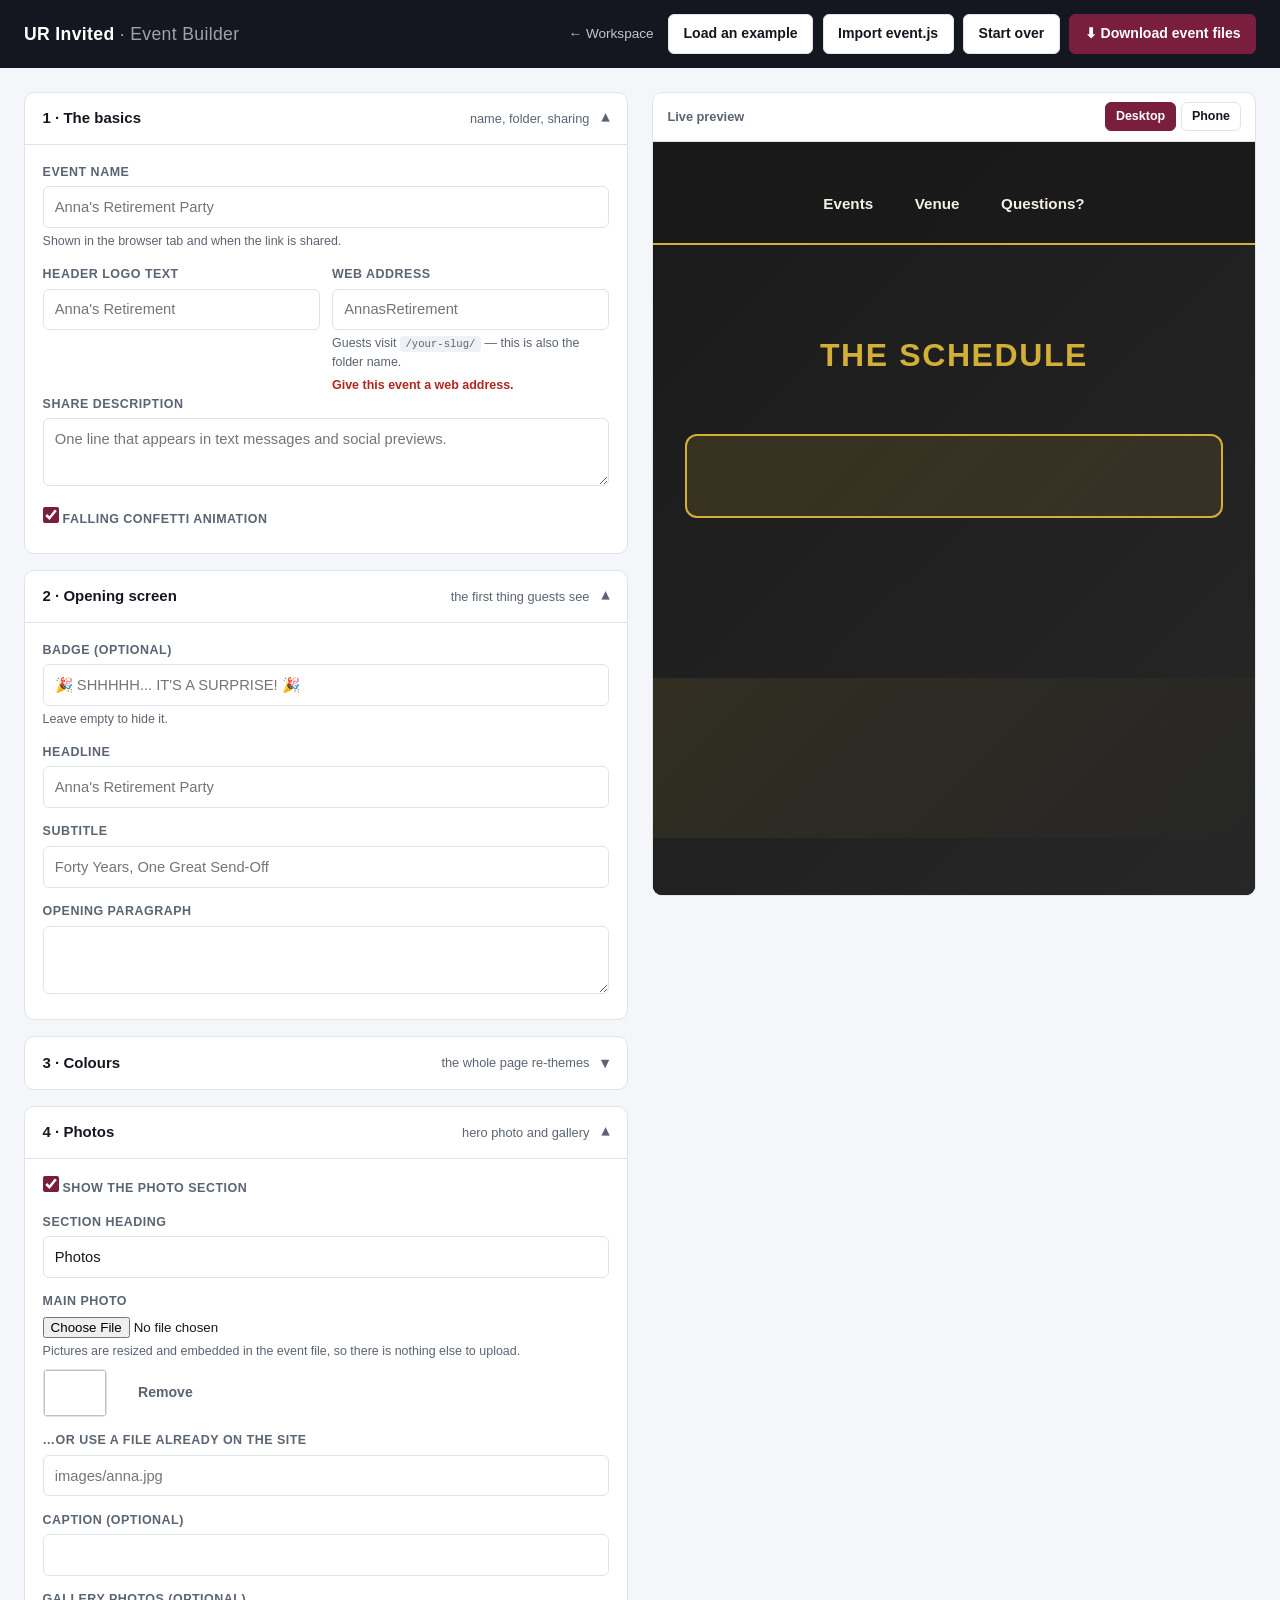
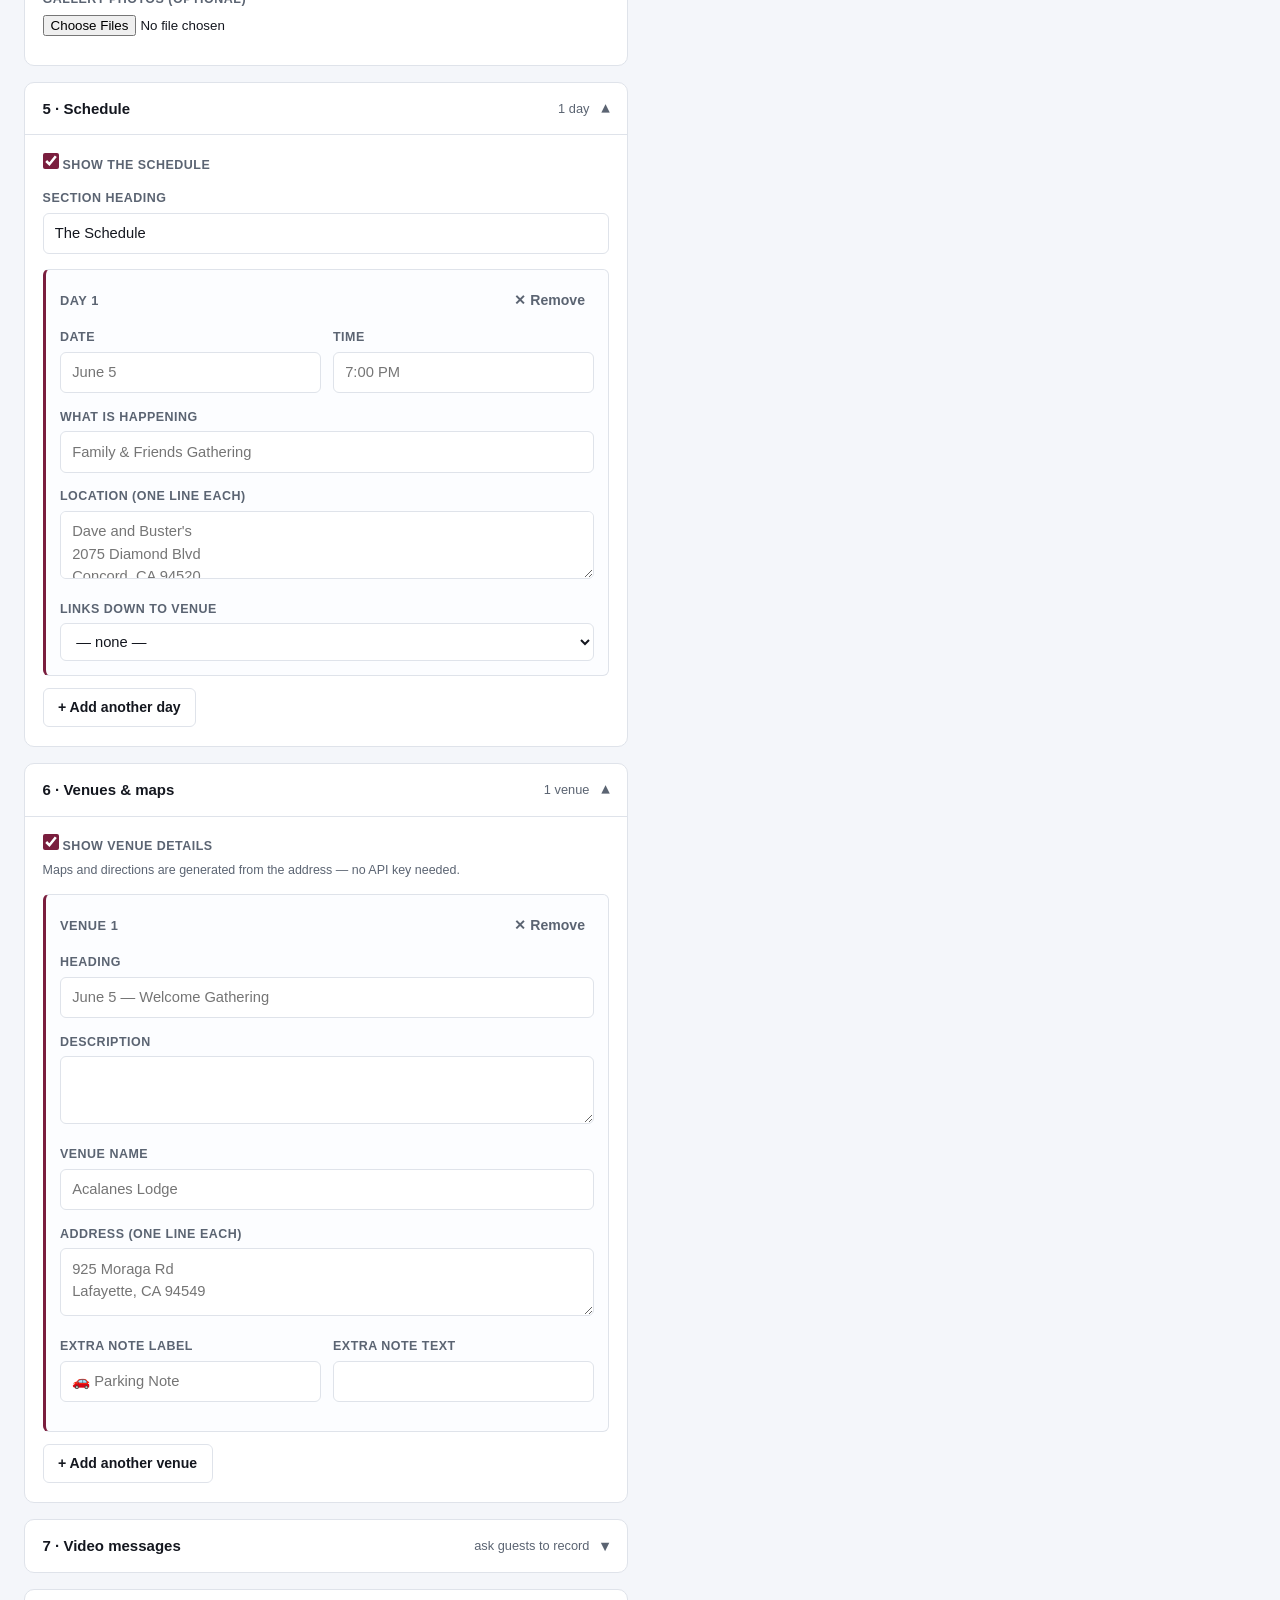
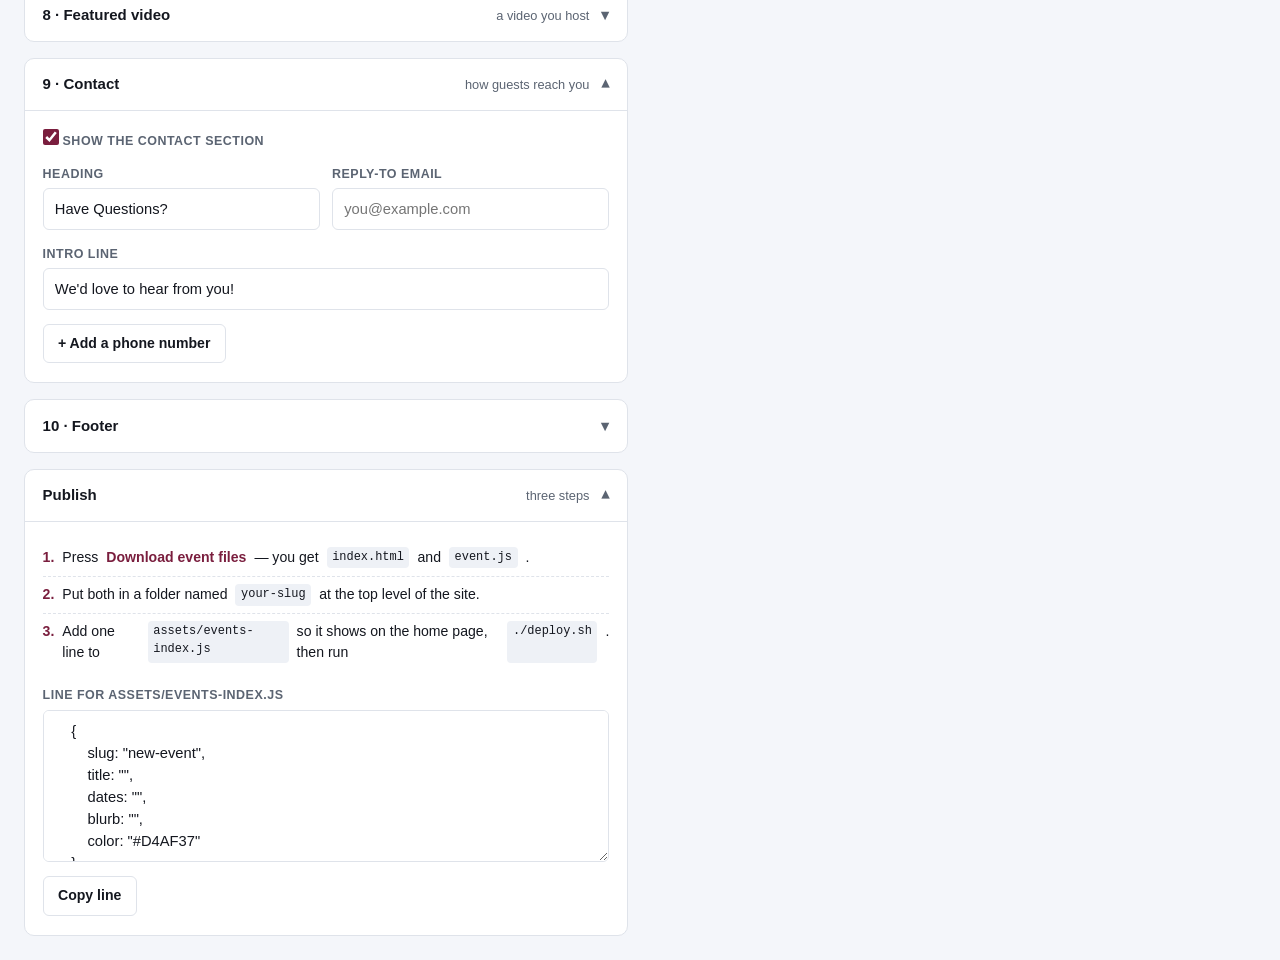
==== commit d8903bc1: "Make the root a private workspace and give events their own URLs The site root was a public hub list" ====
--- a/builder.html
+++ b/builder.html
@@ -271,6 +271,7 @@
     <h1>UR Invited <span>· Event Builder</span></h1>
     <div class="topbar-actions">
         <span class="status" id="status"></span>
+        <a class="btn-back" href="index.html" style="color:#fff;opacity:0.75;font-size:0.85rem;text-decoration:none;margin-right:0.3rem">← Workspace</a>
         <button type="button" id="load-phil">Load an example</button>
         <button type="button" id="import">Import event.js</button>
         <button type="button" id="reset">Start over</button>
@@ -295,9 +296,10 @@
                         <input type="text" id="f-logo" data-path="logo" placeholder="Anna's Retirement">
                     </div>
                     <div class="field">
-                        <label for="f-slug">Folder name</label>
-                        <input type="text" id="f-slug" data-path="slug" placeholder="annas-retirement">
-                        <p class="hint">Lives at <code>events/<span id="slug-echo">your-slug</span>/</code></p>
+                        <label for="f-slug">Web address</label>
+                        <input type="text" id="f-slug" data-path="slug" placeholder="AnnasRetirement">
+                        <p class="hint">Guests visit <code>/<span id="slug-echo">your-slug</span>/</code> — this is also the folder name.</p>
+                        <p class="hint" id="slug-warning" style="color:#b3261e;font-weight:600" hidden></p>
                     </div>
                 </div>
                 <div class="field">
@@ -521,7 +523,7 @@
             <div class="card-body">
                 <ul class="export-list">
                     <li><b>1.</b> Press <b>Download event files</b> — you get <code>index.html</code> and <code>event.js</code>.</li>
-                    <li><b>2.</b> Put both in a new folder: <code>events/<span class="slug-echo">your-slug</span>/</code></li>
+                    <li><b>2.</b> Put both in a folder named <code><span class="slug-echo">your-slug</span></code> at the top level of the site.</li>
                     <li><b>3.</b> Add one line to <code>assets/events-index.js</code> so it shows on the home page, then run <code>./deploy.sh</code>.</li>
                 </ul>
                 <div class="field" style="margin-top:1rem">
@@ -620,12 +622,30 @@
         node[last] = value;
     }
 
+    // The slug IS the public web address (/PhilMcAllister/), so it keeps its
+    // capitals rather than being lowercased into a hyphenated form.
+    var RESERVED = ['assets', 'images', 'public', 'deploy', 'events',
+                    'index', 'builder', 'favicon'];
+
     function slugify(text) {
-        return String(text || '').toLowerCase().trim()
+        return String(text || '')
             .replace(/['’]/g, '')
-            .replace(/[^a-z0-9]+/g, '-')
-            .replace(/^-+|-+$/g, '')
+            .split(/[^A-Za-z0-9]+/)
+            .filter(Boolean)
+            .map(function (word) { return word.charAt(0).toUpperCase() + word.slice(1); })
+            .join('')
             .slice(0, 60);
+    }
+
+    function slugProblem(slug) {
+        if (!slug) return 'Give this event a web address.';
+        if (!/^[A-Za-z0-9][A-Za-z0-9._-]*$/.test(slug)) {
+            return 'Use only letters, numbers, dots, dashes and underscores.';
+        }
+        if (RESERVED.indexOf(slug.toLowerCase()) !== -1) {
+            return '"' + slug + '" is reserved by the site \u2014 pick another address.';
+        }
+        return '';
     }
 
     function splitLines(text) {
@@ -895,7 +915,7 @@
         '    <link rel="preconnect" href="https://fonts.googleapis.com">',
         '    <link rel="preconnect" href="https://fonts.gstatic.com" crossorigin>',
         '    <link href="https://fonts.googleapis.com/css2?family=Poppins:wght@400;600;700&display=swap" rel="stylesheet">',
-        '    <link rel="stylesheet" href="../../assets/event.css">',
+        '    <link rel="stylesheet" href="../assets/event.css">',
         '</head>',
         '<body>',
         '    <div id="event-root"></div>',
@@ -905,9 +925,9 @@
         '            <p>Please enable JavaScript to see the event details.</p>',
         '        </div>',
         '    </noscript>',
-        '    <script>window.URINVITED_BASE = \'../../\';<\/script>',
+        '    <script>window.URINVITED_BASE = \'../\';<\/script>',
         '    <script src="event.js"><\/script>',
-        '    <script src="../../assets/event.js"><\/script>',
+        '    <script src="../assets/event.js"><\/script>',
         '</body>',
         '</html>',
         ''
@@ -975,6 +995,11 @@
     function onChange() {
         var slug = state.slug || slugify(state.title) || 'your-slug';
         document.getElementById('slug-echo').textContent = slug;
+
+        var warning = document.getElementById('slug-warning');
+        var problem = slugProblem(state.slug || slugify(state.title));
+        warning.textContent = problem;
+        warning.hidden = !problem;
         Array.prototype.forEach.call(document.querySelectorAll('.slug-echo'), function (node) {
             node.textContent = slug;
         });
@@ -1087,7 +1112,7 @@
             var slug = cleanConfig().slug;
             download('event.js', configFileText(), 'text/javascript');
             setTimeout(function () { download('index.html', SHELL, 'text/html'); }, 400);
-            flash('Downloaded — drop both into events/' + slug + '/');
+            flash('Downloaded — drop both into a folder named ' + slug);
         });
 
         document.getElementById('copy-snippet').addEventListener('click', function () {
@@ -1109,7 +1134,7 @@
         });
 
         document.getElementById('load-phil').addEventListener('click', function () {
-            loadExternalConfig('events/phil-mcallister-90th/event.js');
+            loadExternalConfig('PhilMcAllister/event.js');
         });
 
         document.getElementById('import').addEventListener('click', function () {
@@ -1192,6 +1217,22 @@
 
     wire();
 
+    // The workspace links here as builder.html?load=PhilMcAllister to edit an
+    // event in place; that takes priority over any saved draft.
+    var requested = null;
+    try {
+        requested = new URLSearchParams(window.location.search).get('load');
+    } catch (error) {
+        requested = null;
+    }
+    if (requested && /^[A-Za-z0-9][A-Za-z0-9._-]*$/.test(requested)) {
+        // Render a usable form first: loadExternalConfig is asynchronous, and
+        // if the event cannot be fetched the builder must still be usable.
+        reloadEverything();
+        loadExternalConfig(requested + '/event.js');
+        return;
+    }
+
     var saved = null;
     try { saved = localStorage.getItem(DRAFT_KEY); } catch (error) { saved = null; }
     if (saved) {
